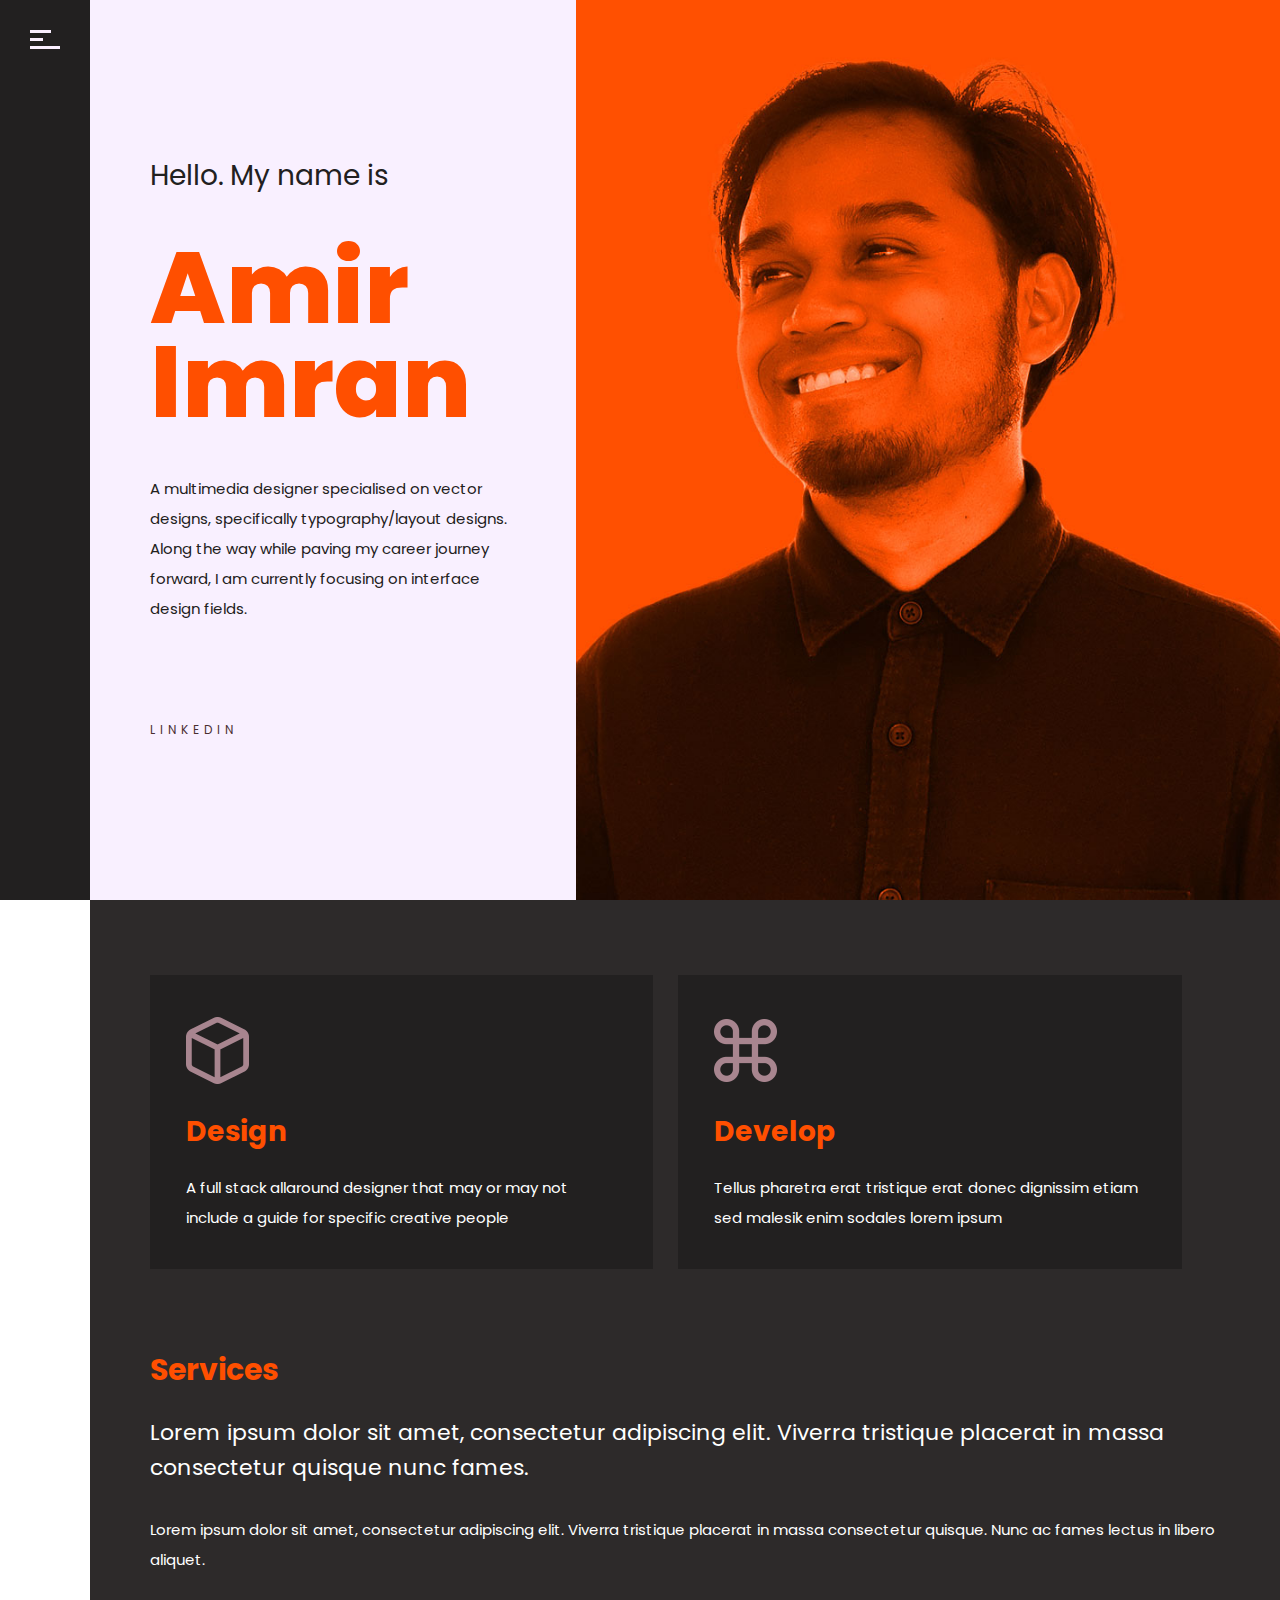
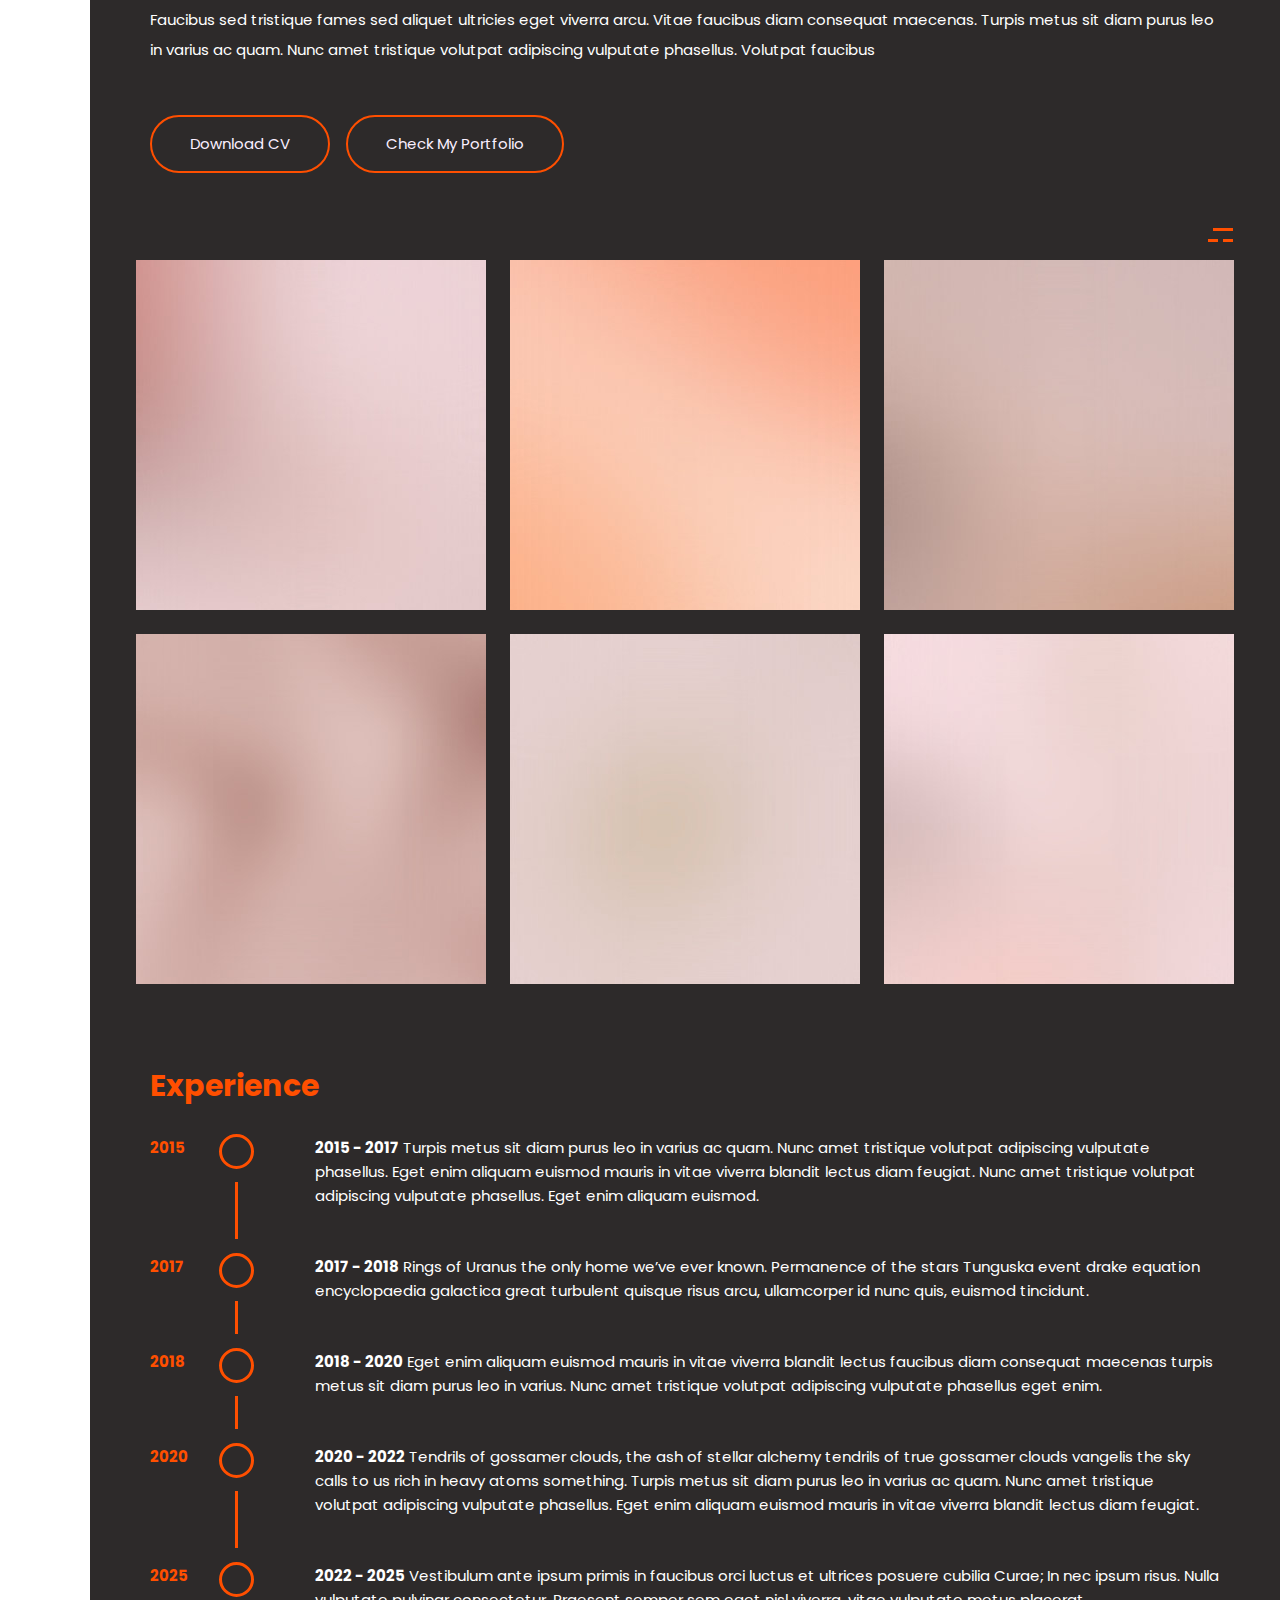
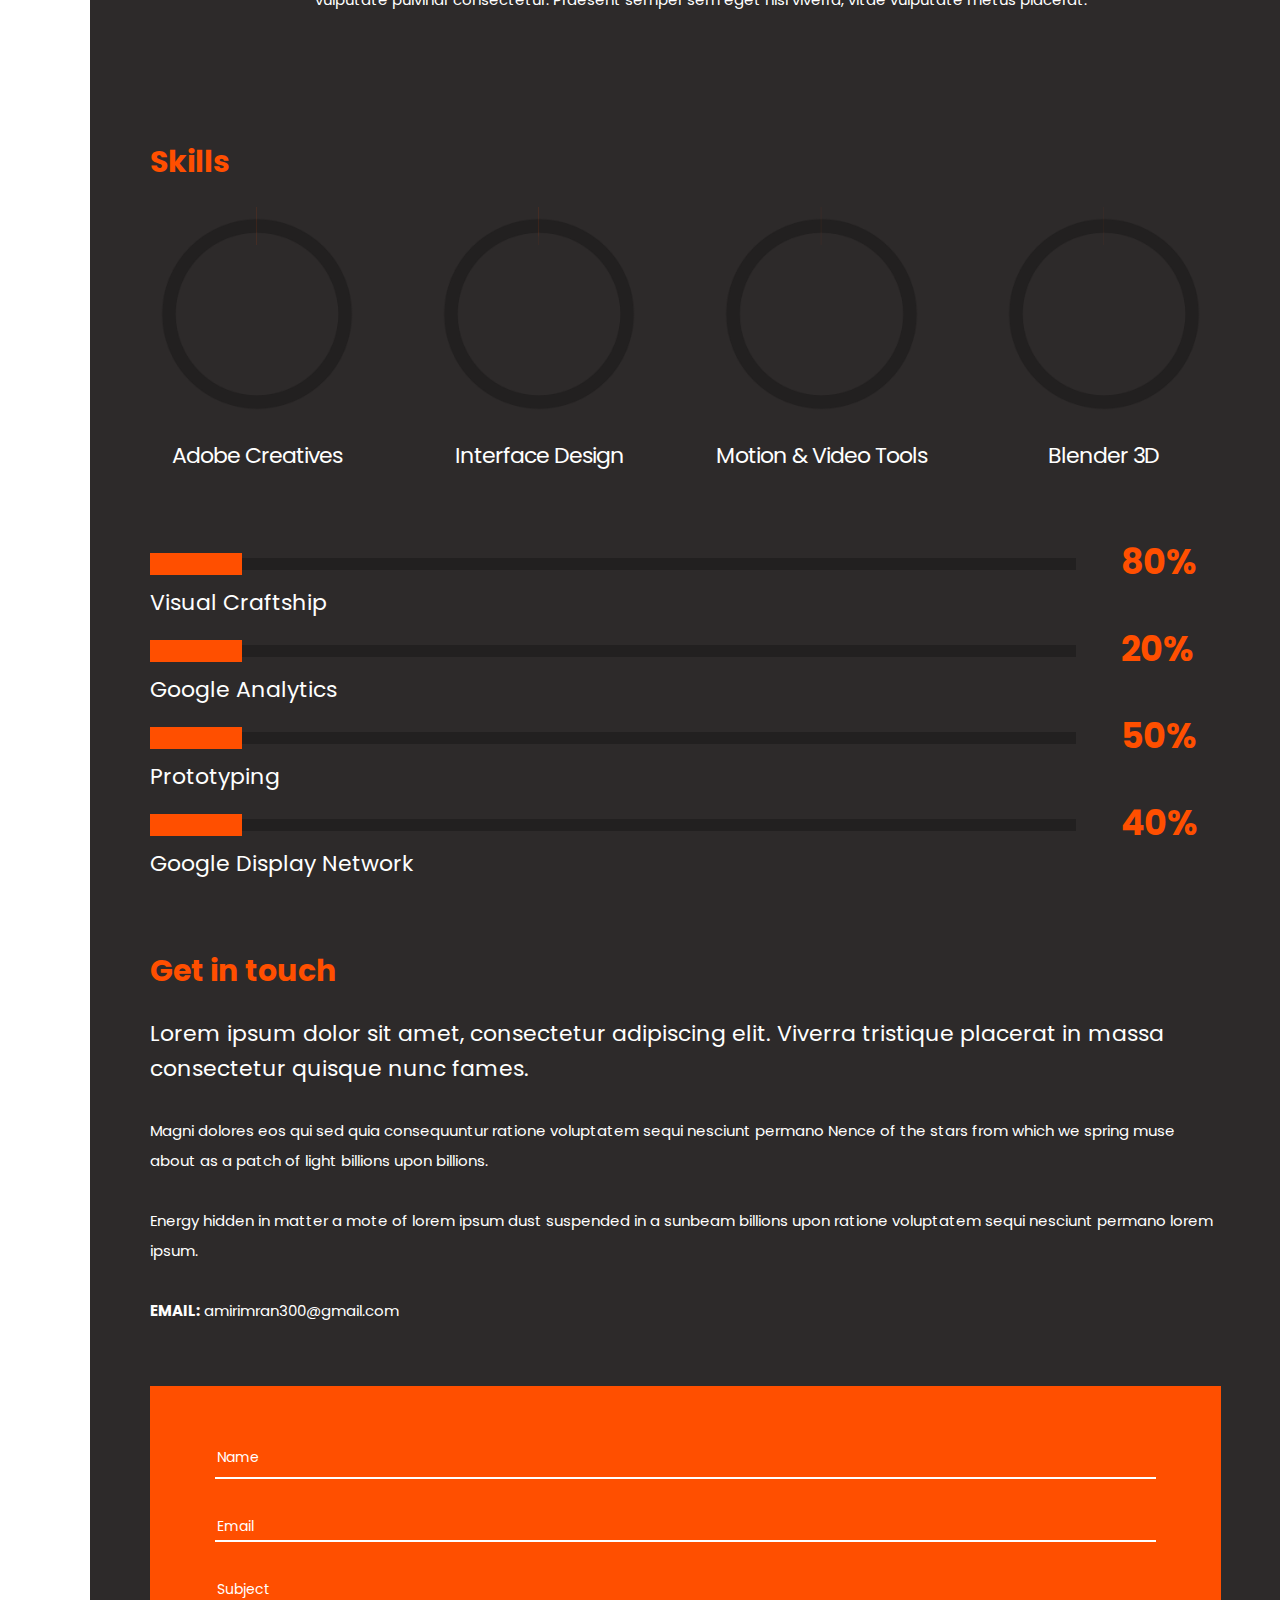
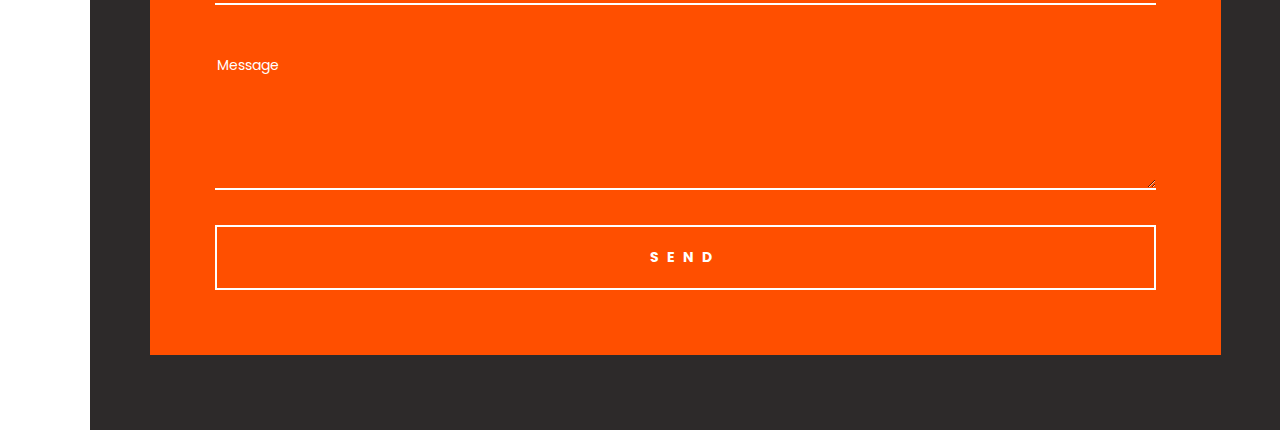
==== index.html @ f4e3c8e4 "my portfolio" ====
<!DOCTYPE HTML>
<html lang="en-US">
    <head>
        <title>Welcome to My Profile</title>
        <meta http-equiv="Content-Type" content="text/html; charset=UTF-8">
        <meta name="description" content="Template by CocoBasic" />
        <meta name="keywords" content="HTML, CSS, JavaScript, PHP" />
        <meta name="author" content="CocoBasic" />
        <meta name="viewport" content="width=device-width, initial-scale=1, shrink-to-fit=no">

        <link rel="shortcut icon" href="images/favicon.ico" />      
        <link href='https://fonts.googleapis.com/css?family=Poppins:400,700,800' rel='stylesheet' type='text/css'>	             
        <link rel="stylesheet" type="text/css"  href='style.css' />

        <!--[if lt IE 9]>
                <script src="js/html5.js"></script>            
                <script src="js/respond.min.js"></script>                   
        <![endif]-->                
    </head>

    <body>

        <!-- Preloader Gif -->
        <div class="doc-loader">
            <img src="images/preloader.gif" alt="Loading">
        </div>

        <div id="content" class="site-content">

            <div class="content-left">
                <div class="content-left-wrapper">                     
                    <header>
                        <div class="toggle-holder">
                            <div id="toggle">
                                <div class="menu-line"></div>
                            </div>
                        </div>  

                        <div class="top-pagination">
                            <div class="current-num">
                                <span>01</span>                                    
                            </div>
                            <div class="pagination-div"></div>
                            <div class="total-pages-num"></div>
                        </div>

                        <div class="menu-holder">
                            <div class="menu-wrapper relative">                                 
                                <nav id="header-main-menu">
                                    <ul class="main-menu sm sm-clean">
                                        <li><a href="#home">Home</a></li>
                                        <li><a href="#service">Service</a></li>
                                        <li><a href="#portfolio">Portfolio</a></li>                                  
                                        <li><a href="#resume">Resume</a></li>                                  
                                        <li><a href="#skills">Skills</a></li>                                  
                                        <li><a href="#contact">Contact</a></li>                                  
                                    </ul>
                                </nav>                            
                            </div>
                        </div>               

                        <div class="my-info-wrapper">
                            <div class="my-info">
                                <p class="my-info-title">NAME</p>
                                <p class="my-info-content">Amir Imran, Kamaruzaman</p>
                            </div>

                            <div class="my-info">
                                <p class="my-info-title">ROLE</p>
                                <p class="my-info-content">Multimedia Designer</p>
                            </div>

                            <div class="my-info">
                                <p class="my-info-title">EMAIL</p>
                                <p class="my-info-content">amirimran300@gmail.com</p>
                            </div>

                            <div class="my-info">
                                <p class="my-info-title">PHONE</p>
                                <p class="my-info-content">+60173206429 (WhatsApp)</p>
                                <p class="my-info-content">+601116508114 (call)</p>
                            </div>

                             
                        </div>   

                        <div class="big-num">                              
                            <div class="current-big-num">01</div>
                            <div class="icon-scroll"></div>  
                        </div>
                    </header>
                </div>        

            </div>

            <div class="content-right">  
                <div class="content-right-wrapper">
                    
                    <!-- Home Section -->  
                    <div id="home" class="section full-width-section">
                        <div class="section-wrapper block">
                            <div class="home-left-part">
                                <p class="site-des">Hello. My name is</p>
                                <h1 class="entry-title">Amir Imran</h1>                                
                                <p class="site-info">
                                    A multimedia designer specialised on vector designs, specifically typography/layout designs. Along the way while paving my career journey forward, I am currently focusing on interface design fields.
                                </p>

                                <div class="social-links">
                                    <a href="#">LINKEDIN</a>
                                </div>

                            </div>                            
                            <div class="home-right-part">                                
                            </div>                            
                        </div>
                    </div>

                    <!-- Service Section -->  
                    <div id="service" class="section">                        
                        <div class="section-wrapper block">
                            <div class="content-1300">
                                <div class="row">
                                    <div class="one-half width-55">
                                        <div class="services-wrapper">
                                            <div class="service-holder">
                                                <img src="images/service1.png" alt="" />
                                                <h4 class="service-title">Design</h4>
                                                <div class="service-text">
                                                    A full stack allaround designer that may or may not include a guide for specific creative people
                                                </div>                                        
                                            </div>                               

                                            <div class="service-holder m-right-0">
                                                <img src="images/service2.png" alt="" />
                                                <h4 class="service-title">Develop</h4>
                                                <div class="service-text">
                                                    Tellus pharetra erat tristique erat donec dignissim etiam sed malesik enim sodales lorem ipsum
                                                </div>                                        
                                   
                                            </div>
                                        </div>
                                    </div>

                                    <div class="one-half width-40 last">                                
                                        <h2 class="entry-title section-title">Services</h2>
                                        <p class="section-info">
                                            Lorem ipsum dolor sit amet, consectetur adipiscing elit. Viverra tristique placerat in massa consectetur quisque nunc fames.
                                        </p>
                                        <p>
                                            Lorem ipsum dolor sit amet, consectetur adipiscing elit. Viverra tristique placerat in massa consectetur quisque. Nunc ac fames lectus in libero aliquet. 
                                        </p>
                                        <p>
                                            Faucibus sed tristique fames sed aliquet ultricies eget viverra arcu. Vitae faucibus diam consequat maecenas. Turpis metus sit diam purus leo in varius ac quam. Nunc amet tristique volutpat adipiscing vulputate phasellus. Volutpat faucibus 
                                        </p>

                                        <div class="button-group-wrapper">
                                            <a class="button">Download CV</a> 
                                            <a href="#portfolio" class="button">Check My Portfolio</a>                                                                   
                                        </div>
                                    </div>                                                                    
                                </div>
                            </div>
                        </div>
                    </div>

                    <!-- Portfolio Section -->  
                    <div id="portfolio" class="section">                        
                        <div class="section-wrapper block">
                            <div class="content-1300">
                                <div id="portfolio-wrapper" class="relative">
                                    <div class="category-filter">
                                        <div class="category-filter-icon"></div>                       
                                    </div>
                                    <div class="category-filter-list button-group filters-button-group">
                                        <div class="button is-checked" data-filter="*">All</div>
                                        <div class="button" data-filter=".text">Banners</div>
                                        <div class="button" data-filter=".video">Videos</div>
                                        <div class="button" data-filter=".image">UI/UX</div>                                        
                                    </div>
                                    <div class="portfolio-load-content-holder"></div>
                                    <div class="grid" id="portfolio-grid">                                                            
                                        <div class="grid-sizer"></div>

                                        <div id="p-item-1" class="grid-item element-item p-one-third text">
                                            <a class="item-link ajax-portfolio" href="portfolio-1.html" data-id="1">
                                                <img src="images/portfolio1.jpg" alt="" />
                                                <div class="portfolio-text-holder">
                                                    <div class="portfolio-text-wrapper">
                                                        <p class="portfolio-text">Home</p>
                                                        <p class="portfolio-cat">Text</p>
                                                    </div>
                                                </div>
                                            </a>
                                        </div>

                                        <div id="p-item-2" class="grid-item element-item p-one-third text">
                                            <a class="item-link ajax-portfolio" href="portfolio-2.html" data-id="2">
                                                <img src="images/portfolio2.jpg" alt="" />
                                                <div class="portfolio-text-holder">
                                                    <div class="portfolio-text-wrapper">
                                                        <p class="portfolio-text">Stairways</p>
                                                        <p class="portfolio-cat">Text</p>
                                                    </div>
                                                </div>
                                            </a>
                                        </div>

                                        <div id="p-item-3" class="grid-item element-item p-one-third text">
                                            <a class="item-link ajax-portfolio" href="portfolio-3.html" data-id="3">
                                                <img src="images/portfolio3.jpg" alt="" />
                                                <div class="portfolio-text-holder">
                                                    <div class="portfolio-text-wrapper">
                                                        <p class="portfolio-text">Sneakers</p>
                                                        <p class="portfolio-cat">Text</p>
                                                    </div>
                                                </div>
                                            </a>
                                        </div>

                                        <div class="grid-item element-item p-one-third video">
                                            <a class="item-link" href="https://vimeo.com/199192931" data-rel="prettyPhoto[portfolio]">
                                                <img src="images/portfolio4.jpg" alt="" />
                                                <div class="portfolio-text-holder">
                                                    <div class="portfolio-text-wrapper">
                                                        <p class="portfolio-text">Design</p>
                                                        <p class="portfolio-cat">Video</p>
                                                    </div>
                                                </div>
                                            </a>
                                        </div>

                                        <div class="grid-item element-item p-one-third image">
                                            <a class="item-link" href="images/item_03.jpg" data-rel="prettyPhoto[portfolio]">
                                                <img src="images/portfolio5.jpg" alt="" />
                                                <div class="portfolio-text-holder">
                                                    <div class="portfolio-text-wrapper">
                                                        <p class="portfolio-text">Leaf</p>
                                                        <p class="portfolio-cat">Image</p>
                                                    </div>
                                                </div>
                                            </a>
                                        </div>

                                        <div class="grid-item element-item p-one-third image">
                                            <a class="item-link" href="images/item_02.jpg" data-rel="prettyPhoto[portfolio]">
                                                <img src="images/portfolio6.jpg" alt="" />
                                                <div class="portfolio-text-holder">
                                                    <div class="portfolio-text-wrapper">
                                                        <p class="portfolio-text">Bottle</p>
                                                        <p class="portfolio-cat">Image</p>
                                                    </div>
                                                </div>
                                            </a>
                                        </div>

                                    </div>                
                                </div>   
                            </div>
                        </div>
                    </div>

                    <!-- Resume Section -->  
                    <div id="resume" class="section">                        
                        <div class="section-wrapper block">
                            <div class="content-1300">  
                                <div class="row">
                                    <div class="one-half width-55">
                                        <h2 class="entry-title section-title">Experience</h2>

                                        <ul class="timeline-holder">                                        
                                            <li class="timeline-event">
                                                <span class="timeline-circle"></span>
                                                <div class="timeline-event-content">
                                                    <b>2015 - 2017</b> Turpis metus sit diam purus leo in varius ac quam. Nunc amet tristique volutpat adipiscing vulputate phasellus. Eget enim aliquam euismod mauris in vitae viverra blandit lectus diam feugiat. Nunc amet tristique volutpat adipiscing vulputate phasellus. Eget enim aliquam euismod.
                                                </div>
                                                <div class="timeline-event-date">2015</div>
                                            </li>

                                            <li class="timeline-event">
                                                <span class="timeline-circle"></span>
                                                <div class="timeline-event-content">                                    
                                                    <b>2017 - 2018</b> Rings of Uranus the only home we’ve ever known. Permanence of the stars Tunguska event drake equation encyclopaedia galactica great turbulent quisque risus arcu, ullamcorper id nunc quis, euismod tincidunt.
                                                </div>
                                                <div class="timeline-event-date">2017</div>
                                            </li>

                                            <li class="timeline-event">
                                                <span class="timeline-circle"></span>
                                                <div class="timeline-event-content">
                                                    <b>2018 - 2020</b> Eget enim aliquam euismod mauris in vitae viverra blandit lectus faucibus diam consequat maecenas turpis metus sit diam purus leo in varius. Nunc amet tristique volutpat adipiscing vulputate phasellus eget enim.
                                                </div>
                                                <div class="timeline-event-date">2018</div>
                                            </li>

                                            <li class="timeline-event">
                                                <span class="timeline-circle"></span>
                                                <div class="timeline-event-content">
                                                    <b>2020 - 2022</b> Tendrils of gossamer clouds, the ash of stellar alchemy tendrils of true gossamer clouds vangelis the sky calls to us rich in heavy atoms something. Turpis metus sit diam purus leo in varius ac quam. Nunc amet tristique volutpat adipiscing vulputate phasellus. Eget enim aliquam euismod mauris in vitae viverra blandit lectus diam feugiat.
                                                </div>
                                                <div class="timeline-event-date">2020</div>
                                            </li>                                           

                                            <li class="timeline-event">
                                                <span class="timeline-circle"></span>
                                                <div class="timeline-event-content">
                                                    <b>2022 - 2025</b> Vestibulum ante ipsum primis in faucibus orci luctus et ultrices posuere cubilia Curae; In nec ipsum risus. Nulla vulputate pulvinar consectetur. Praesent semper sem eget nisl viverra, vitae vulputate metus placerat. 
                                                </div>
                                                <div class="timeline-event-date">2025</div>
                                            </li>                                           
                                        </ul>
                                    </div>

                                </div>
                            </div>
                        </div>
                    </div>

                    <!-- Skills Section -->  
                    <div id="skills" class="section">                        
                        <div class="section-wrapper block">
                            <div class="content-1300"> 
                                <div class="row m-bottom-60">
                                    <h2 class="entry-title section-title">Skills</h2>

                                    <div class="skill-circle-holder">
                                        <div class="skill-circle">
                                            <div class="skill-circle-wrapper relative" data-value="0.80" data-color="#ff4f00" data-empty-color="#222020">
                                                <span class="skill-circle-num"></span>                                            
                                            </div>
                                            <p class="skill-circle-text">Adobe Creatives</p>
                                        </div>

                                        <div class="skill-circle">
                                            <div class="skill-circle-wrapper relative" data-value="0.6" data-color="#ff4f00" data-empty-color="#222020">
                                                <span class="skill-circle-num"></span>                                            
                                            </div>
                                            <p class="skill-circle-text">Interface Design</p>
                                        </div>                                

                                        <div class="skill-circle">
                                            <div class="skill-circle-wrapper relative" data-value="0.5" data-color="#ff4f00" data-empty-color="#222020">
                                                <span class="skill-circle-num"></span>                                            
                                            </div>
                                            <p class="skill-circle-text">Motion & Video Tools</p>
                                        </div>

                                        <div class="skill-circle">
                                            <div class="skill-circle-wrapper relative" data-value="0.3" data-color="#ff4f00" data-empty-color="#222020">
                                                <span class="skill-circle-num"></span>                                            
                                            </div>
                                            <p class="skill-circle-text">Blender 3D</p>
                                        </div>
                                    </div>                                    
                                </div>


                                <div class="row">
                                    <div class="one-half">                                    
                                        <div class="skills-holder">
                                            <div class="skill-holder">                                        
                                                <div class="skill-text">                                            
                                                    <div class="skill">
                                                        <div class="skill-fill" data-fill="80%"></div>                                                    
                                                    </div>              
                                                    <span>Visual Craftship</span>
                                                </div>                
                                                <div class="skill-percent">80%</div>
                                            </div>

                                            <div class="skill-holder">                                        
                                                <div class="skill-text">                                            
                                                    <div class="skill">
                                                        <div class="skill-fill" data-fill="20%"></div>                                                   
                                                    </div>              
                                                    <span>Google Analytics</span>
                                                </div>                                            
                                                <div class="skill-percent">20%</div>
                                            </div>
                                        </div>
                                    </div>

                                    <div class="one-half last">
                                        <div class="skills-holder sec-skills-holder">
                                            <div class="skill-holder">                                        
                                                <div class="skill-text">                                            
                                                    <div class="skill">
                                                        <div class="skill-fill" data-fill="50%"></div>                                                   
                                                    </div>                                                
                                                    <span>Prototyping</span>
                                                </div>                
                                                <div class="skill-percent">50%</div>
                                            </div>

                                            <div class="skill-holder">                                        
                                                <div class="skill-text">                                            
                                                    <div class="skill">
                                                        <div class="skill-fill" data-fill="40%"></div>                                                   
                                                    </div>              
                                                    <span>Google Display Network</span>
                                                </div>                
                                                <div class="skill-percent">40%</div>
                                            </div>                                    
                                        </div>
                                    </div>                                    
                                </div>                                
                            </div>                            
                        </div>
                    </div>          
                    
                    <!-- Contact Section -->  
                    <div id="contact" class="section">                        
                        <div class="section-wrapper block">
                            <div class="content-1300">   
                                <div class="row">
                                    <h2 class="entry-title section-title">Get in touch</h2>
                                    <div class="one-half width-40">

                                        <p class="section-info">
                                            Lorem ipsum dolor sit amet, consectetur adipiscing elit. Viverra tristique placerat in massa consectetur quisque nunc fames.
                                        </p>
                                        <p>
                                            Magni dolores eos qui sed quia consequuntur ratione voluptatem sequi nesciunt permano Nence of the stars from which we spring muse about as a patch of light billions upon billions.                                        
                                        </p>                                    
                                        <p>
                                            Energy hidden in matter a mote of lorem ipsum dust suspended in a sunbeam billions upon ratione voluptatem sequi nesciunt permano lorem ipsum.                                                                  
                                        </p>
                                        <p>
                                            <b>EMAIL:</b> amirimran300@gmail.com <br>
                                        </p>
                                    </div>

                                    <div class="one-half width-55 last">
                                        <div class="contact-form">
                                            <p>
                                                <input id="name" type="text" name="your-name" placeholder="Name">
                                            </p>
                                            <p>
                                                <input id="contact-email" type="email" name="your-email" placeholder="Email">
                                            </p>                                    
                                            <p>
                                                <input id="subject" type="text" name="your-subject" placeholder="Subject">
                                            </p>
                                            <p>
                                                <textarea id="message" name="your-message" placeholder="Message"></textarea>
                                            </p>
                                            <p class="contact-submit-holder">
                                                <input type="submit" value="SEND">
                                            </p>                                
                                        </div> 
                                    </div> 
                                </div>
                            </div>
                        </div>
                    </div>

                </div>
            </div>            
        </div>        

        <!--Load JavaScript-->
        <script src="js/jquery.js"></script>			                                                               
        <script src='js/imagesloaded.pkgd.js'></script>                
        <script src='js/jquery.prettyPhoto.js'></script>                
        <script src='js/isotope.pkgd.js'></script>                
        <script src='js/jquery.smartmenus.min.js'></script>                           
        <script src='js/owl.carousel.min.js'></script>                                                            
        <script src='js/circle-progress.min.js'></script>                                                            
        <script src='js/main.js'></script>
    </body>
</html>
---- style.css ----
/*------------------------------------------------------------------

[Table of contents]
1. 3rd Part CSS Libraries
2. Global CSS
3. Left Part Content (Sidebar) CSS
    3.1. Menu CSS
4. Right Part Content CSS
5. Home Section CSS
6. Service Section CSS
7. Portfolio Section CSS
    7.1 Pretty Photo CSS
    7.2 Single Portfolio CSS
    7.3 Image Slider CSS
8. Resume Section CSS
9. Skills Section CSS
10. Contact Section CSS
11. Responsive CSS

-------------------------------------------------------------------*/


/* ===================================
    1. 3rd Part CSS Libraries
====================================== */

@import url("css/clear.css");
@import url("css/sm-clean.css");
@import url("css/owl.carousel.min.css");
@import url("css/owl.theme.default.min.css");
@import url("css/prettyPhoto.css");
@import url("css/common.css");


/* ===================================
    2. Global CSS
====================================== */

*, 
::after, 
::before {
    box-sizing: border-box;
}

body {
    font-family: 'Poppins', sans-serif;
    font-size: 15px;    
    line-height: 30px;
    font-weight: 400;       
    color: #ffffff;
    background-color: #fff;
    overflow-x: hidden;
}

body a {
    text-decoration: none;
    color: #000000;    
    transition: color .3s linear;
}

body a:hover {
    color: #acacac;
}

body img {
    max-width: 100%;
    max-height: 100%;
    width: auto;
    height: auto;
    display: block;
}

.doc-loader {
    position: fixed;
    left: 0px;
    top: 0px;
    width: 100%;
    height: 100%;
    z-index: 99999;
    background-color: #362B2E;
}

.doc-loader img {
    width: 50px;
    height: 50px;
    position: absolute;
    top: 50%;    
    left: 50%;
    transform: translate(-50%, -50%);
}

p {
    margin-bottom: 30px;
}

.content-1300 {
    max-width: 1300px;
}

.section-info {
    font-size: 22px;
    line-height: 35px;
}

a.button {
    display: inline-block;
    color: #faefff;
    border: 2px solid #FF4F00;
    text-align: center;
    padding: 12px 38px;
    cursor: pointer;
    vertical-align: middle;
    text-decoration: none;
    border-radius: 50px;
    transition: all .2s linear;
}

a.button:active {
    position: relative;
    top: 1px;   
}

a.button:hover {
    color: white;
    background-color: #FF4F00;
}


/* ===================================
    3. Left Part Content (Sidebar) CSS
====================================== */

.content-left {
    position: fixed;
    width: 380px;
    background-color: #222020;
    height: 100vh;
    z-index: 1;
}

.content-left::-webkit-scrollbar-track {
    -webkit-box-shadow: inset 0 0 6px rgba(0,0,0,0.3);
    background-color: #554247;
}

.content-left::-webkit-scrollbar {
    width: 7px;
    background-color: #554247;
}

.content-left::-webkit-scrollbar-thumb {
    background-color: #f37b83;
}

.content-left-wrapper {
    padding-left: 75px;
    position: relative;
}

.toggle-holder {
    position: fixed;
    top: 30px;
    left: 30px;
    z-index: 3;
}

#toggle {
    height: 23px;
    width: 30px;
    position: relative;
}

#toggle:hover {
    cursor: pointer;
}

#toggle:before,
#toggle:after {
    content: '';
    height: 3px;
    width: 30px;
    position: absolute;
    -webkit-transform-origin: 50% 50%;
    transform-origin: 50% 50%;
    -webkit-transition: -webkit-transform 0.25s;
    -webkit-transition: all 0.25s;
    transition: all 0.25s;
    top: 8px;
    background-color: #faefff;
}

#toggle:before {
    -webkit-transform: translate3d(0, -8px, 0);
    transform: translate3d(0, -8px, 0px);
    width: 21px;
    margin-left: 0;
}

#toggle:hover:before {
    margin-left: 9px;

}

#toggle.on:before {
    -webkit-transform: rotate3d(0, 0, 1, 45deg) translate3d(0, 0, 0);
    transform: rotate3d(0, 0, 1, 45deg) translate3d(0, 0, 0);   
    background-color: #fff;
    margin-left: 0;
    width: 26px;
}

#toggle.on:after {
    -webkit-transform: rotate3d(0, 0, 1, -45deg);
    transform: rotate3d(0, 0, 1, -45deg);
    background-color: #fff;
    width: 26px;
}

#toggle:after {
    -webkit-transform: translate3d(0, 8px, 0);
    transform: translate3d(0, 8px, 0);
}

#toggle .menu-line {
    width: 13px;
    height: 3px;
    position: absolute;
    -webkit-transition: all 0.25s;
    transition: all 0.25s;
    margin-left: 0;
    top: 8px;
    background-color: #faefff;
}

#toggle:hover .menu-line {
    margin-left: 17px;
}

#toggle.on .menu-line {
    opacity: 0;
}

.top-pagination {
    position: relative;
    z-index: 2;
    padding-top: 150px;
}

.top-pagination > div {
    display: inline-block;
    font-weight: 700;
    vertical-align: top; 
}

.current-num {
    width: 25px;
    position: relative;
    height: 30px;
    color: #FF4F00;
}

.current-num span {
    position: absolute;    
    left: 0;    
}

.total-pages-num {
    color: #faefff;
}

.pagination-div {
    position: relative;
    width: 100px;
    height: 30px;
    margin-right: 8px;
}

.pagination-div:after {
    content: "";
    display: block;
    position: absolute;
    height: 3px;
    width: 100%;
    background-color: #faefff;
    top: 12px;
}

.my-info-wrapper {
    padding-top: 110px;
}

.my-info {
    margin-bottom: 30px;
}

.my-info > p {
    margin-bottom: 0;
}

.my-info-title {
    font-size: 12px;
    line-height: 100%;
    color: #FF4F00;
    letter-spacing: 5px;
}

.my-info-content {
    color: #faefff;
}

img.my-info-signature {
    width: 215px;
    padding-top: 35px;
    padding-bottom: 30px;
}

.big-num {
    position: fixed;
    width: 380px;
    left: 0;
    bottom: 30px;
    padding-left: 75px;
    z-index: 1;
}

.current-big-num {
    font-size: 160px;
    -webkit-text-stroke: 3px #c6646b;
    color: transparent;
    font-weight: 800;
    line-height: 100%;
    letter-spacing: -4px;
    position: relative;
    margin-top: 20px;
    z-index: 2;
}

.icon-scroll,
.icon-scroll:before {
    position: absolute;
    right: -18px;
}

.icon-scroll {
    width: 38px;
    height: 60px;
    margin-left: -20px;
    bottom: 25px;
    margin-top: -35px;
    box-shadow: inset 0 0 0 3px #c6646b;
    border-radius: 25px;
    transition: right .5s;
}

.icon-scroll:before {
    content: '';
    width: 8px;
    height: 8px;
    background: #c6646b;
    margin-left: -4px;
    top: 8px;
    border-radius: 4px;
    -webkit-animation-duration: 1.5s;
    animation-duration: 1.5s;
    -webkit-animation-iteration-count: infinite;
    animation-iteration-count: infinite;
    -webkit-animation-name: scroll;
    animation-name: scroll;
    left: 50%;
}

.icon-scroll:after {
    content: "";
    position: absolute;
    z-index: -1;
    background-color: #362b2e;
    width: 58px;
    height: 80px;
    border-radius: 25px;
    transform: translate(-10px, -10px);
    transition: all .3s;
}

@-webkit-keyframes scroll {
    0% {
        opacity: 1;
    }
    100% {
        opacity: 0;
        -webkit-transform: translateY(35px);
        transform: translateY(35px);
    }
}

@keyframes scroll {
    0% {
        opacity: 1;
    }
    100% {
        opacity: 0;
        -webkit-transform: translateY(35px);
        transform: translateY(35px);
    }
}

.open .icon-scroll {
    right: 30px;
    z-index: 1;
}

.open .icon-scroll:after {
    background-color: transparent;
}


/* ===================================
    3.1. Menu CSS
====================================== */

.menu-wrapper {
    padding-top: 150px;
}

.menu-holder {
    padding: 120px 50px 0 75px;
    background-color: #FF4F00;
    width: 380px;
    height: 100%;
    min-height: 100vh;
    top: 0;
    left: 0;
    position: absolute;
    transform: translateX(-380px);
    transition: transform .3s linear;
    z-index: 1;
}

.open .menu-holder {
    transform: translateX(0);
}

.main-menu.sm-clean {
    background-color: transparent;
    display: inline-block;
}

.sm-clean a {
    position: relative;
}

.sm-clean a,
.sm-clean a:hover, 
.sm-clean a:focus, 
.sm-clean a:active {
    color: #ffffff;
    padding: 5px 0;
    font-size: 28px;
    line-height: 50px;
    font-weight: 700;
}

.sm-clean a:after {
    content: '';
    display: block;
    width: 0;
    height: 16px;
    background-color: #222020ac;
    transition: width .3s;
    position: absolute;
    left: -5%;
    bottom: 7px;
    z-index: -1;
}

.main-menu.sm-clean .sub-menu li a:after {
    height: 3px;
    bottom: 20px;
}

.sm-clean a.current:after, 
.sm-clean a:hover:after, 
.sm-clean a:active:after, 
.sm-clean a.highlighted:after, 
.sm-clean ul a:hover:after, 
.sm-clean ul a:active:after, 
.sm-clean ul a.highlighted:after,
.sm-clean li.current > a:after {
    width: 110%;
}

.sm-clean a span.sub-arrow {
    color: #c6646b;
}

.main-menu.sm-clean .sub-menu li a {
    color: #848484;
    text-transform: uppercase;
    font-size: 14px;
}


/* ===================================
    4. Right Part Content CSS
====================================== */

.content-right {
    margin-left: 380px;
    width: calc(100% - 380px);
}

.content-right-wrapper > div:last-of-type {
    padding-bottom: 150px;
}

.section {
    background-color: #2d2a2a;
    position: relative;
    padding-top: 150px;
}

.section-wrapper {
    padding-left: 5%;
    padding-right: 5%;
}

.full-width-section.section {
    padding: 0;
}

.full-width-section .section-wrapper {
    padding: 0 0 0 5%;
    height: 100vh;
    margin: 0;
    display: flex;
    display: -webkit-flex;
    align-items: center;
    background-color: #f9f0ff;
}

h2.section-title {
    font-size: 30px;
    line-height: 100%;
    margin-bottom: 30px;
    padding-top: 0;
}


/* ===================================
    5. Home Section CSS
====================================== */

.home-left-part {
    flex: 0 0 370px;
    margin-right: 5%;
}

.home-right-part {
    flex: 1 0 0;
    height: 100%;
    background-image: url(images/home.jpg);
    background-repeat: no-repeat;
    background-size: cover;
    background-position: center center;
}

.site-des {
    font-size: 28px;
    color: #222020;
}

h1.entry-title {
    font-size: 100px;
    line-height: 94px;
    font-weight: 800;
    color: #FF4F00;
}

.site-info {
    color: #222020;
    margin-top: 25px;
}

.social-links {
    margin-top: 10vh;
    margin-bottom: -5px;
}

.social-links a {
    font-size: 12px;    
    color: #492D31;
    letter-spacing: 5px;
    margin-right: 30px;
}

.social-links a:last-of-type {
    margin-right: 0;
}


/* ===================================
    6. Service Section CSS
====================================== */

.services-wrapper {
    display: flex;
    display: -webkit-flex; 
    flex-wrap: wrap;    
    -webkit-flex-wrap: wrap; 
}

.service-holder {
    padding: 36px;
    background-color: #222020;
    width: 47%;
    margin-right: 6%;
    margin-bottom: 6%;
}

.service-holder img {
    width: 80px;
    margin-bottom: 30px;
}

.service-title {
    font-size: 28px;
    line-height: 42px;
    color: #FF4F00;
    font-weight: 700;
}

.button-group-wrapper {
    margin-top: 50px;
}

.button-group-wrapper > a {
    margin-right: 1vw;
}

.button-group-wrapper > a:last-of-type {
    margin-right: 0;
}



/* ===================================
    7. Portfolio Section CSS
====================================== */

.category-filter {
    position: absolute;
    right: 0;
    top: -20px;
    z-index: 1;
    width: 25px;
    height: 15px;
    cursor: pointer;
    transition: all .5s ease;
}

.category-filter.hide {
    opacity: 0;
    transform: translateY(70px);   
}    

.category-filter-list > div {
    margin-bottom: 5px;
}

.category-filter-list > div:last-of-type {
    margin-bottom: 0;
}

.category-filter-icon {
    width: 20px;
    height: 3px;
    background-color: #FF4F00;
    float: right;
    transition: width .3s ease;
}

.category-filter:hover .category-filter-icon,
.category-filter.filter-open .category-filter-icon {
    width: 24px;
}

.category-filter-icon:after {
    content: "";
    display: block;
    width: 10px;
    height: 3px;
    background-color: #FF4F00;
    transform: translate(-5px,8px);
    transition: transform .3s ease;
}

.category-filter:hover .category-filter-icon:after, 
.category-filter.filter-open .category-filter-icon:after {
    transform: translate(4px,8px);
}

.category-filter-icon:before {
    content: "";
    display: block;
    width: 10px;
    height: 3px;
    background-color: #FF4F00;
    transform: translate(10px,11px);
    transition: transform .3s ease;
}

.category-filter:hover .category-filter-icon:before,
.category-filter.filter-open .category-filter-icon:before {
    transform: translate(14px,11px);
}

.category-filter-list {
    background-color: #362b2e;
    padding: 24px 20px;
    width: 110px;
    display: none;
    position: absolute;
    right: 0;
    top: 15px;
    font-size: 13px;
    line-height: 22px;
    color: #faefff;
    z-index: 1;
    cursor: pointer;
    transition: opacity .5s, transform .5s;
}

.category-filter-list.hide {
    transform: translateY(70px);   
    opacity: 0;
}

.category-filter-list .button.is-checked {
    color: #FF4F00;
}

.isotope.no-transition,
.isotope.no-transition .isotope-item,
.isotope .isotope-item.no-transition {
    -webkit-transition-duration: 0s;
    -moz-transition-duration: 0s;
    -ms-transition-duration: 0s;
    -o-transition-duration: 0s;
    transition-duration: 0s;
}

.grid {
    width: calc(100% + 60px);
    margin-left: -30px;
    position: relative;
    display: block;
    overflow: hidden;
}

.grid-item {
    float: left;
    font-size: 0;
    line-height: 0;
    box-sizing:border-box;
    -moz-box-sizing:border-box;
    -webkit-box-sizing:border-box;
    overflow: hidden;
    border: 30px solid transparent;
    width: 50%;
    transition: opacity .3s;
}

.grid-item img {
    display: block;
    width: 100%;
    height: auto;
    max-height: none;
    max-width: none;    
}

.grid-sizer,
.grid-item {
    width: calc(100% / 3);
}

.grid-item.p-one {
    width: 100%;
}

.grid-item.p-one-third {
    width: calc(100% / 3);
}

.grid-item.p-two-third {
    width: calc(200% / 3);
}

.portfolio-text-holder {
    position: absolute;
    width: 100%;
    height: 100%;
    left: 0;
    top: 0;
    z-index: 1;
    font-size: 20px;
    background-color: #FF4F00;
    padding: 20px;
    transform: translateX(-100%);
    transition: transform .3s ease;
}

.grid-item a.item-link:hover .portfolio-text-holder,
.grid-item.portfolio-content-loading a.item-link .portfolio-text-holder {
    transform: translateX(0);
}

#portfolio-grid.portfoio-items-mask .grid-item {
    opacity: 0.2;
}

.grid-item.portfolio-content-loading {
    opacity: 1 !important;
}

.portfolio-text-wrapper {
    position: absolute;
    left: 30px;
    bottom: 0;
}

.portfolio-text {
    font-size: 28px;
    line-height: 100%;
    font-weight: 700;
    color: #faefff;
    margin-bottom: 0;
    padding-bottom: 5px;
}

.portfolio-cat {
    font-size: 15px;
    color: #faefff;
    line-height: 100%;
}

.portfolio-cat:before {
    content: "";
    display: inline-block;
    width: 25px;
    height: 1px;
    background-color: #faefff;
    vertical-align: 4px;
    margin-right: 5px;
}

.portfolio-load-content-holder {
    opacity: 0;
    transform: translateY(70px);
    transition: all .5s ease;
}

.portfolio-load-content-holder.show {
    transform: translateY(0);
    opacity: 1;
}

.portfolio-load-content-holder.show.viceversa {
    opacity: 0;
    transform: translateY(70px);
}

.portfolio-content-wrapper {
    display: none;
}

.portfolio-content-wrapper.show {
    display: block;
}

.close-icon {
    background-image: url(images/close-left-arrow.png);
    background-repeat: no-repeat;
    width: 70px;
    height: 70px;
    display: inline-block;
    background-color: rgb(243, 123, 131);
    border-radius: 5px;
    margin-bottom: 20px;
    background-size: 70px;
    transition: all 0.3s ease;
    cursor: pointer;
}

.close-icon:hover {
    background-position: -5px 0;
}

#portfolio-grid {
    transition: all .5s ease;
    opacity: 1;
    transform: translateY(0px);
}

#portfolio-grid.hide {
    opacity: 0;
    transform: translateY(70px);    
}

.grid-item a.item-link.portfolio-content-loading:after, 
.ajax-portfolio.portfolio-content-loading .portfolio-text-holder {
    opacity: 1;
}


/* ===================================
    7.1 Pretty Photo CSS
====================================== */

div.pp_default .pp_loaderIcon {
    display: none !important;
}

div.pp_default a.pp_arrow_previous {
    background-image: url(images/nav_left.png);
    background-size: 20px 20px;    
    width: 20px;
    height: 20px;
    margin-top: 5px;
    font-size: 0;
    line-height: 0;
    text-indent: -99999999px;
    transition: transform .3s ease;
}

div.pp_default a.pp_arrow_next {
    background-image: url(images/nav_right.png);
    background-size: 20px 20px;    
    width: 20px;
    height: 20px;
    margin-top: 5px;
    margin-left: 10px;
    font-size: 0;
    line-height: 0;
    text-indent: -99999999px;
    transition: transform .3s ease;
}

div.pp_default a.pp_arrow_previous:hover {
    transform: translateX(-5px);
}

div.pp_default a.pp_arrow_next:hover {
    transform: translateX(5px);
}

div.pp_default .pp_close {
    background-image: url(images/close.png);
    background-size: 30px 30px;
    margin-top: 5px;
    text-indent: -99999999px;
    font-size: 0;
    line-height: 0;    
}

div.pp_default .pp_next:hover {
    background: url(images/nav_right.png);
    cursor: pointer;
    background-repeat: no-repeat;
    background-position: 95% 50%;
    background-size: 20px;
}

div.pp_default .pp_previous:hover {
    background: url(images/nav_left.png);
    cursor: pointer;
    background-repeat: no-repeat;
    background-position: 5% 50%;
    background-size: 20px;    
}

div.pp_default .pp_nav .currentTextHolder {
    padding: 0 0 0 20px;
    color: #fff;
}

div.pp_default .pp_content_container .pp_details {
    margin-top: 30px !important;
    z-index: 3;
}

div.pp_default .pp_description {
    font-size: 15px;
    line-height: 30px;
    position: absolute;
    top: -30px;
    margin: 0;
    color: #fff;
    font-weight: 400;
}


/* ===================================
    7.2 Single Portfolio CSS
====================================== */

.single-portfolio .section {
    min-height: 100vh;
}

.portfolio-content {
    padding-bottom: 1px;
}


/* ===================================
    7.3 Image Slider CSS
====================================== */

.owl-stage {
    display: flex;
    display: -webkit-flex;
}

.owl-carousel .owl-item {
    width: 100%;
}

.owl-theme .owl-nav.disabled + .owl-dots {
    margin-top: 20px;
    line-height: 0;
}

.owl-theme .owl-dots .owl-dot span {
    margin: 0;
    background-color: #faefff;
    transition: all .3s ease;
    width: 18px;
    height: 18px;
    border-radius: 90%;
}

.owl-theme .owl-dots .owl-dot {
    border-radius: 90%;
    transition: all .3s ease;
    margin: 4px;
}

.owl-theme .owl-dots .owl-dot:hover span {
    background-color: #faefff;
}

.owl-theme .owl-dots .owl-dot.active span {
    background-color: #f37b83;
}


/* ===================================
    8. Resume Section CSS
====================================== */

ul.timeline-holder {
    margin: 0;
    padding: 0 0 0 55px;
}

li.timeline-event {
    margin: 0 0 42px 60px;
    position: relative;
    padding-top: 5px;
    list-style: none;
    transition: .3s;
}

li.timeline-event:hover {
    color: #faefff;
}

li.timeline-event:before {
    content: "";
    width: 3px;
    height: calc(100% - 20px);
    position: absolute;
    background-color: #FF4F00;
    left: -30px;
    top: 51px;
}

li.timeline-event:last-child:before {
    display: none;
}

li.timeline-event:last-child {
    margin-bottom: 0;
}

li.timeline-event span.timeline-circle:after {
    content: "";    
    position: absolute;
    width: 19px;
    height: 19px;
    left: -8px;
    top: 11px;
    border-radius: 90%;
    background-color: #FF4F00;    
    opacity: 0;
    transition: opacity .3s;
}

li.timeline-event:hover span.timeline-circle:after { 
    opacity: 1;
}

span.timeline-circle {
    position: absolute;
    top: 0;
    left: -30px;
}

span.timeline-circle:before {
    content: "";
    display: block;
    width: 35px;
    height: 35px;
    border-radius: 90%;
    border: 3px solid #FF4F00;
    position: absolute;
    left: -16px;
    top: 3px;
    z-index: 1;
    transition: .3s;
}

.timeline-event-date {
    position: absolute;
    left: -115px;
    top: 2px;
    transition: .3s;
    color: #FF4F00;
    font-weight: 700;
}

li.timeline-event:hover .timeline-event-date {
    transform: translateX(-10px);
}

.timeline-event-content {
    line-height: 160%;
    text-align: left;
    margin-left: 50px;
}

img.my-signature {
    padding-top: 30px;
    width: 215px; 
}


/* ===================================
    9. Skills Section CSS
====================================== */

.skill-circle-holder > div:last-of-type {
    margin-right: 0;
}

.skill-circle {
    display: inline-block;
    margin-right: 6%;
    width: 20%;
    max-width: 254px;
}

.skill-circle-wrapper canvas {
    width: 100% !important;
    height: auto !important;
    display: block;
}

span.skill-circle-num {
    position: absolute;
    left: 50%;
    top: 50%;
    transform: translate(-50%, -50%);
    font-size: 45px;
    font-weight: 700;
    color: #FF4F00;
    letter-spacing: -1px;
}

p.skill-circle-text {
    font-size: 22px;
    color: #ffffff;
    text-align: center;
    padding-top: 20px;
    letter-spacing: -1px;
    margin-bottom: 0;
}

.skills-holder {
    position: relative;
}

.skills-holder > div:last-of-type {
    margin-bottom: 0;
}

.skill-holder {
    margin-bottom: 20px;
    position: relative;
}

.skill-holder:after {
    clear: both;
    display: block;
    content: "";
}

.skill-percent {
    font-size: 45px;
    line-height: 100%;
    font-weight: 700;
    width: 100px;
    float: right;
    color: #FF4F00;
    letter-spacing: -1px;
}

.skill {
    width: 100%;
    height: 12px;
    background-color: #222020;
    margin-bottom: 15px;
}

.skill-text {
    float: left;
    width: calc(100% - 145px);
    margin-top: 25px;
}

.skill-fill {
    width: 10%;
    height: 22px;
    background-color: #FF4F00;
    transform: translateY(-5px);
    transition: width .7s;
}

.skill-text span {
    font-size: 22px;
    line-height: 35px;
}


/* ===================================
    10. Contact Section CSS
====================================== */

.contact-form {
    padding: 65px;
    background-color: #FF4F00;
}

.contact-form p {
    margin-bottom: 15px;
}

.contact-form input[type=text], 
.contact-form input[type=email], 
.contact-form textarea {
    border: 0;
    border-bottom: 2px solid #fff;
    padding-top: 13px;
    padding-bottom: 13px;
    margin: 10px 0;
    height: 28px;
    font-size: 14px;
    font-family: 'Poppins', sans-serif;
    width: 100%;
    line-height: 25px;
    background-color: transparent;
    color: #fff;
}

.contact-form input[name="your-name"] {
    margin-top: 0;
    padding-top: 0;
}

.contact-form textarea {
    height: 150px;
}

p.contact-submit-holder {
    margin-bottom: 0 !important;
}

.contact-form input[type=submit] {
    display: inline-block;
    border: 2px solid;
    text-align: center;
    padding: 20px 0px;
    font-size: 14px;
    cursor: pointer;
    vertical-align: middle;
    text-decoration: none;
    background-color: transparent;
    color: #fff;
    font-family: 'Poppins', sans-serif;
    font-weight: 700;
    width: 100%;
    letter-spacing: 8px;
    transition: opacity .3s ease;
    cursor: pointer;
}

.contact-form input[type=submit]:hover {
    opacity: 0.8;
}

.contact-form input[type=text]::-webkit-input-placeholder, 
.contact-form input[type=email]::-webkit-input-placeholder, 
.contact-form textarea::-webkit-input-placeholder {
    font-family: 'Poppins', sans-serif;
    color: #fff;
    font-weight: 400;
    font-size: 14px;
    line-height: 25px;    
    opacity: 1;  
}

.contact-form input[type=text]:-ms-input-placeholder, 
.contact-form input[type=email]:-ms-input-placeholder, 
.contact-form textarea:-ms-input-placeholder {
    font-family: 'Poppins', sans-serif;
    color: #fff;
    font-weight: 400;
    font-size: 14px;
    line-height: 25px;    
    opacity: 1;  
}

.contact-form input[type=text]::placeholder, 
.contact-form input[type=email]::placeholder, 
.contact-form textarea::placeholder {
    font-family: 'Poppins', sans-serif;
    color: #fff;
    font-weight: 400;
    font-size: 14px;
    line-height: 25px;
    opacity: 1;    
}


/* ===================================
    11. Responsive CSS
====================================== */

@media screen and (max-width: 1599px) {

    .content-left {
        width: 320px;
    }

    .content-left-wrapper {
        padding-left: 55px;
    }

    .content-right {
        margin-left: 320px;
        width: calc(100% - 320px);
    }

    .menu-holder {
        width: 320px;
        transform: translateX(-320px);
        padding-left: 55px;
    }

    .big-num {
        width: 320px;
    }

    .current-big-num {
        font-size: 130px;
    }

    .icon-scroll {
        bottom: 17px;
    }

    .section {
        padding-top: 75px;
    }

    .content-right-wrapper > div:last-of-type {
        padding-bottom: 75px;        
    }

    .top-pagination,
    .menu-wrapper {
        padding-top: 110px;
    }


    .grid {
        width: calc(100% + 4vw);
        margin-left: -2vw;
    }

    .grid-item {
        border-width: 1vw;
    }

    .category-filter {
        right: -1vw;
    }

}

@media screen and (min-width: 1360px) and (max-width: 1550px) {

    .button-group-wrapper > .button {
        display: table;
        margin-left: 0;
        margin-bottom: 20px;
    }

    .button-group-wrapper > a:last-of-type {
        margin-bottom: 0;
    }

}

@media screen and (max-width: 1440px) {

    .portfolio-text {
        font-size: 20px;
    }

    span.skill-circle-num,
    .skill-percent {
        font-size: 35px;
    }

    .skill-percent {
        margin-top: 11px;
    }

}

@media screen and (max-width: 1360px) {
   

    .portfolio-content .one-half {
        margin-bottom: 30px;
    }

    .content-left {
        width: 90px;
    }

    .content-left-wrapper {
        padding-left: 34px;
    }

    .content-right {
        margin-left: 90px;
        width: calc(100% - 90px);
    }

    .content-1300 {
        margin: 0 auto;
    }

    .top-pagination,
    .my-info-wrapper,
    .big-num {
        display: none;
    }

    .menu-wrapper {
        padding-top: 0;
    }  

    .service-holder {
        margin-right: 2vw;
        margin-bottom: 2vw;
    }

    h2.section-title {
        padding-bottom: 0;
    }

    .skill-holder {
        margin-bottom: 0;
    }

    .skills-holder.sec-skills-holder {
        margin-top: -60px;
    }    

}


@media screen and (max-width: 1300px) {
 
 .one-half {
        width: 100%;
        margin-bottom: 60px;
        margin-right: 0;
    }

    .one-half.last {
        margin-bottom: 0;
    }

    .one-half > p:last-of-type {
        margin-bottom: 0;
    }

    .service-holder img {
        margin-bottom: 0;
    }

}


@media screen and (max-width: 1020px) {

    .content-left {
        height: 55px;
        width: 100%;
        z-index: 2;
    }

    .toggle-holder {
        top: 15px;
        left: 15px;
    }

    .top-pagination {
        display: inline-block;
        padding-top: 10px;
        padding-right: 20px;
        float: right;
    }

    .content-right {
        margin-left: 0;
        width: 100%;        
    }         

    .service-title {
        font-size: 25px;
    }

    .grid {
        width: calc(100% + 30px);
        margin-left: -15px;
    }

    .category-filter {
        right: 0;
    }

    .grid-sizer, 
    .grid-item {
        width: 50% !important;
        border-width: 15px;
    }     
    
    .close-icon {
        width: 60px;
        height: 60px;
        background-size: 60px;
    }

    .skill-circle-holder {
        text-align: center;
    }

    .skill-circle-holder > div:nth-of-type(2n) {
        margin-right: 0 !important;
    }

    .skill-circle {
        width: auto;
        width: 44%;
        margin-bottom: 40px !important;
        margin-right: 10% !important;
    }

    .skill-circle-holder > div:nth-last-of-type(-n+2) {
        margin-bottom: 0 !important;
    }

    li.timeline-event {
        margin-bottom: 30px;
    }

}

@media screen and (max-height: 880px) {    

    .big-num {
        display: none;
    }

}

@media screen and (max-width: 767px) {  

    .full-width-section .section-wrapper {
        height: auto;
        padding: 75px 5%;
    }  

    .content-right-wrapper > div:first-of-type .section-wrapper {
        padding-top: 125px;
    }

    .single-portfolio .content-right-wrapper > div:first-of-type .section-wrapper {
        padding-top: 55px;
    }

    .home-left-part {
        flex: 0 0 100%;
        margin: 0;
    }

    .home-right-part {
        display: none;    
    }

    h1.entry-title {
        font-size: 50px;
        line-height: 100%;
    }

    .site-des {
        font-size: 20px;
    }   

    .service-holder {       
        margin-bottom: 30px !important;
        width: 100%;
        margin-right: 0;
    }  

    .services-wrapper > div:last-of-type {
        margin-bottom: 0 !important;
    }

    #portfolio-wrapper {
        margin-top: 30px;
    }

    .category-filter-list {        
        top: 0;
    }

    .grid {
        width: 100%;
        margin: 0;    
    }

    .category-filter {
        top: -30px;        
    }

    .grid-sizer, 
    .grid-item {
        width: 100% !important;
    }

    .grid-item {
        border: 0;
        margin-bottom: 30px;    
    }

    #portfolio-grid > div:last-of-type {
        margin-bottom: 0;
    }

    .timeline-event-content {
        margin-left: 10px;
    }

    li.timeline-event {
        margin-left: 30px;
    }

    ul.timeline-holder {
        padding-left: 70px;
    }

    .timeline-event-date {
        left: -100px;
    }

    .skill-holder {
        margin-bottom: 35px;
    }

    .skills-holder.sec-skills-holder {
        margin-top: -25px;
    }

    .skill-circle-holder {
        display: block !important;
    }     

    .skill-text {
        width: 100%;
    }

    .skill-percent {
        position: absolute;
        top: -30px;
    }

    .skill {
        margin-bottom: 5px;
    }

    .contact-form {
        padding: 7%;
    }

    .contact-form input[type=submit] {
        font-size: 13px;
        padding: 15px;
    }

}

@media screen and (max-width: 650px) {     

    .menu-holder {
        width: 100%;
        transform: translateX(-100%);
        padding-top: 70px;
        padding-left: 20px;
        overflow: auto;
    }

    .button-group-wrapper > a:last-of-type {
        margin-bottom: 0;
    }

    .skill-circle-holder > div:nth-of-type(n) {
        display: table !important;
        width: 100%;
        margin-left: auto !important;
        margin-right: auto !important;
    }

    .skill-circle-holder > div:nth-last-of-type(2) {
        margin-bottom: 40px !important;
    }    

    .skill-circle-wrapper canvas {
        max-width: none;
        max-height: none;
    }

}

@media screen and (max-width: 480px) {    

    .button-group-wrapper > .button {
        display: table; 
        margin-left: 0;
        margin-bottom: 20px; 
    }

}
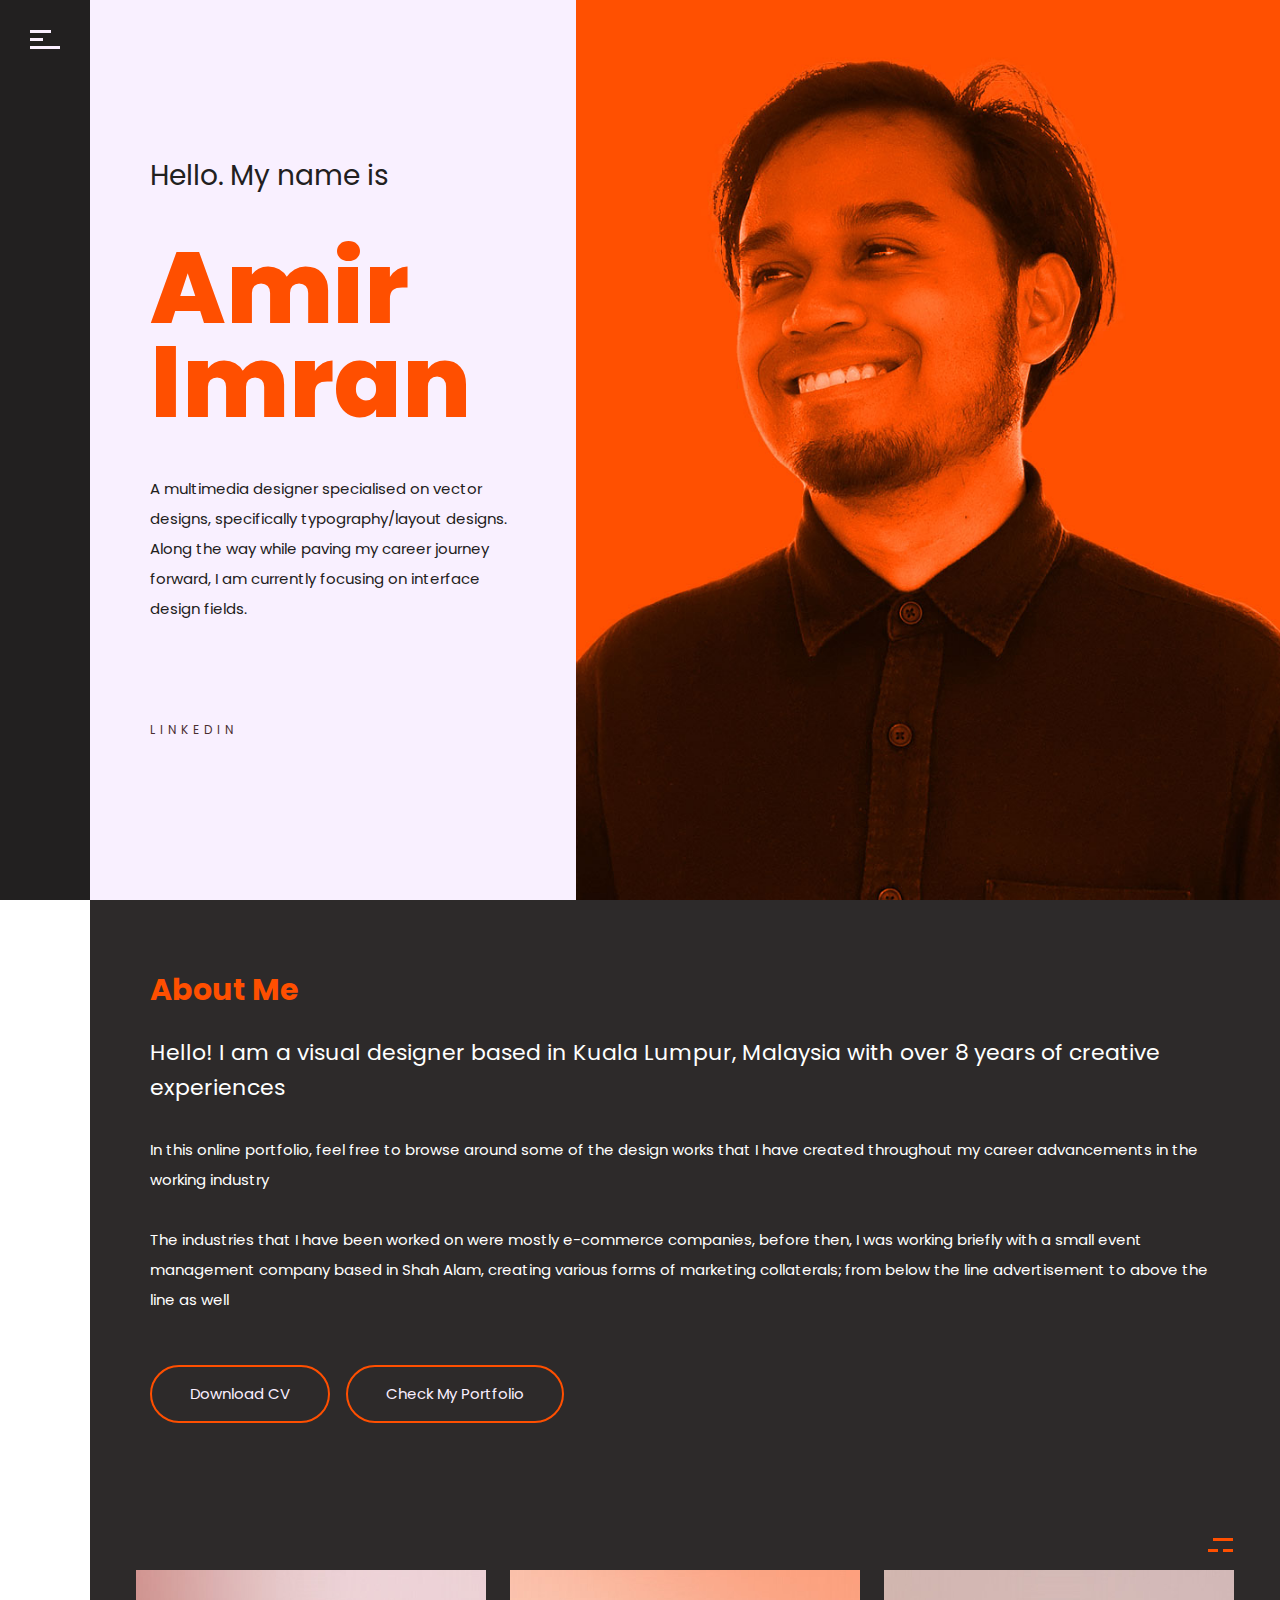
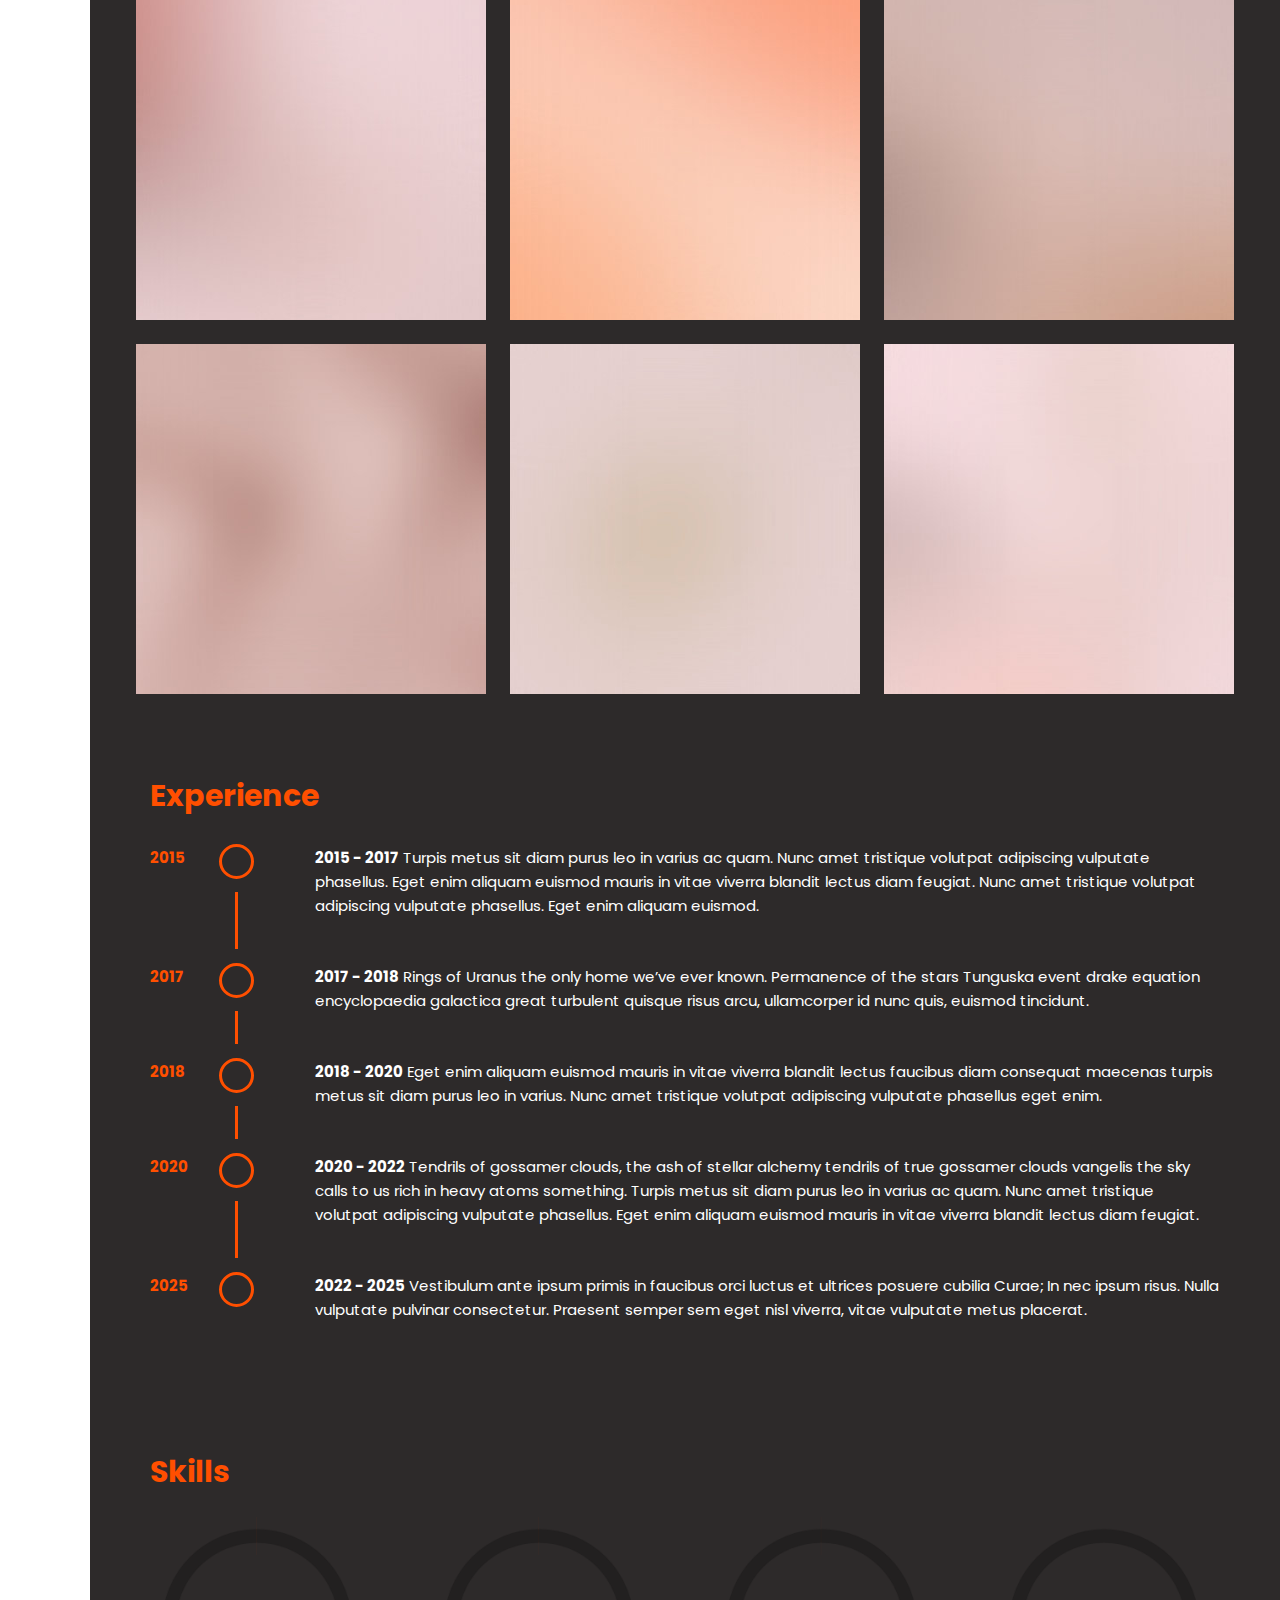
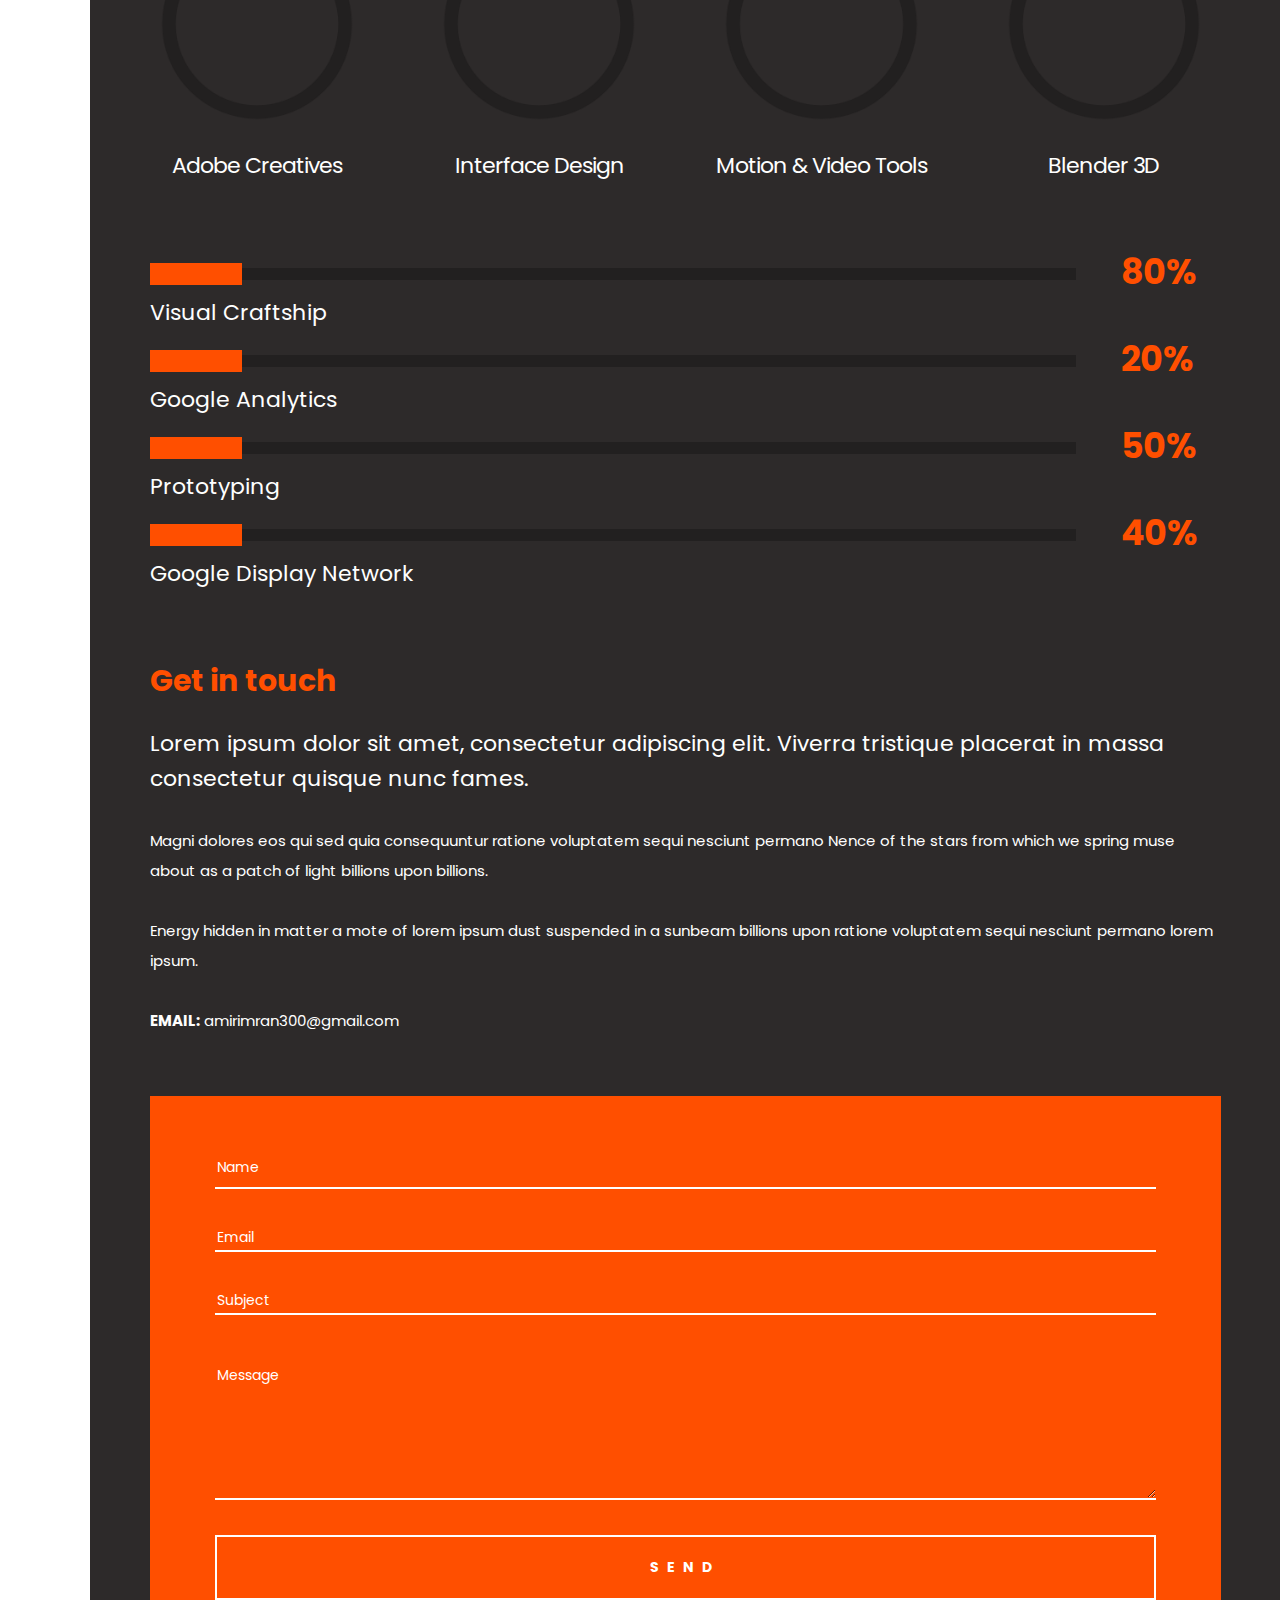
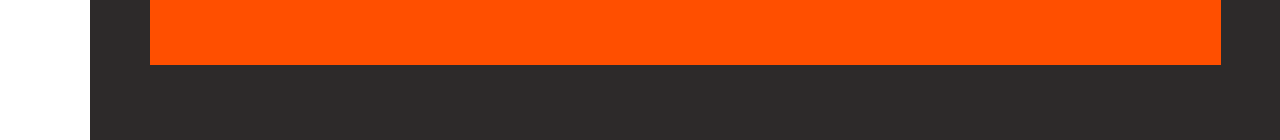
==== commit 83b858f7: "Update index.html" ====
--- a/index.html
+++ b/index.html
@@ -3,9 +3,9 @@
     <head>
         <title>Welcome to My Profile</title>
         <meta http-equiv="Content-Type" content="text/html; charset=UTF-8">
-        <meta name="description" content="Template by CocoBasic" />
+        <meta name="description" content="Made by Amir Imran" />
         <meta name="keywords" content="HTML, CSS, JavaScript, PHP" />
-        <meta name="author" content="CocoBasic" />
+        <meta name="author" content="Amir Imran" />
         <meta name="viewport" content="width=device-width, initial-scale=1, shrink-to-fit=no">
 
         <link rel="shortcut icon" href="images/favicon.ico" />      
@@ -107,7 +107,7 @@
                                 </p>
 
                                 <div class="social-links">
-                                    <a href="#">LINKEDIN</a>
+                                    <a href="https://www.linkedin.com/in/aimran300/" target="_blank">LINKEDIN</a>
                                 </div>
 
                             </div>                            
@@ -122,36 +122,18 @@
                             <div class="content-1300">
                                 <div class="row">
                                     <div class="one-half width-55">
-                                        <div class="services-wrapper">
-                                            <div class="service-holder">
-                                                <img src="images/service1.png" alt="" />
-                                                <h4 class="service-title">Design</h4>
-                                                <div class="service-text">
-                                                    A full stack allaround designer that may or may not include a guide for specific creative people
-                                                </div>                                        
-                                            </div>                               
-
-                                            <div class="service-holder m-right-0">
-                                                <img src="images/service2.png" alt="" />
-                                                <h4 class="service-title">Develop</h4>
-                                                <div class="service-text">
-                                                    Tellus pharetra erat tristique erat donec dignissim etiam sed malesik enim sodales lorem ipsum
-                                                </div>                                        
-                                   
-                                            </div>
-                                        </div>
-                                    </div>
+                                    
 
                                     <div class="one-half width-40 last">                                
-                                        <h2 class="entry-title section-title">Services</h2>
+                                        <h2 class="entry-title section-title">About Me</h2>
                                         <p class="section-info">
-                                            Lorem ipsum dolor sit amet, consectetur adipiscing elit. Viverra tristique placerat in massa consectetur quisque nunc fames.
+                                            Hello! I am a visual designer based in Kuala Lumpur, Malaysia with over 8 years of creative experiences 
                                         </p>
                                         <p>
-                                            Lorem ipsum dolor sit amet, consectetur adipiscing elit. Viverra tristique placerat in massa consectetur quisque. Nunc ac fames lectus in libero aliquet. 
+                                            In this online portfolio, feel free to browse around some of the design works that I have created throughout my career advancements in the working industry 
                                         </p>
                                         <p>
-                                            Faucibus sed tristique fames sed aliquet ultricies eget viverra arcu. Vitae faucibus diam consequat maecenas. Turpis metus sit diam purus leo in varius ac quam. Nunc amet tristique volutpat adipiscing vulputate phasellus. Volutpat faucibus 
+                                            The industries that I have been worked on were mostly e-commerce companies, before then, I was working briefly with a small event management company based in Shah Alam, creating various forms of marketing collaterals; from below the line advertisement to above the line as well 
                                         </p>
 
                                         <div class="button-group-wrapper">
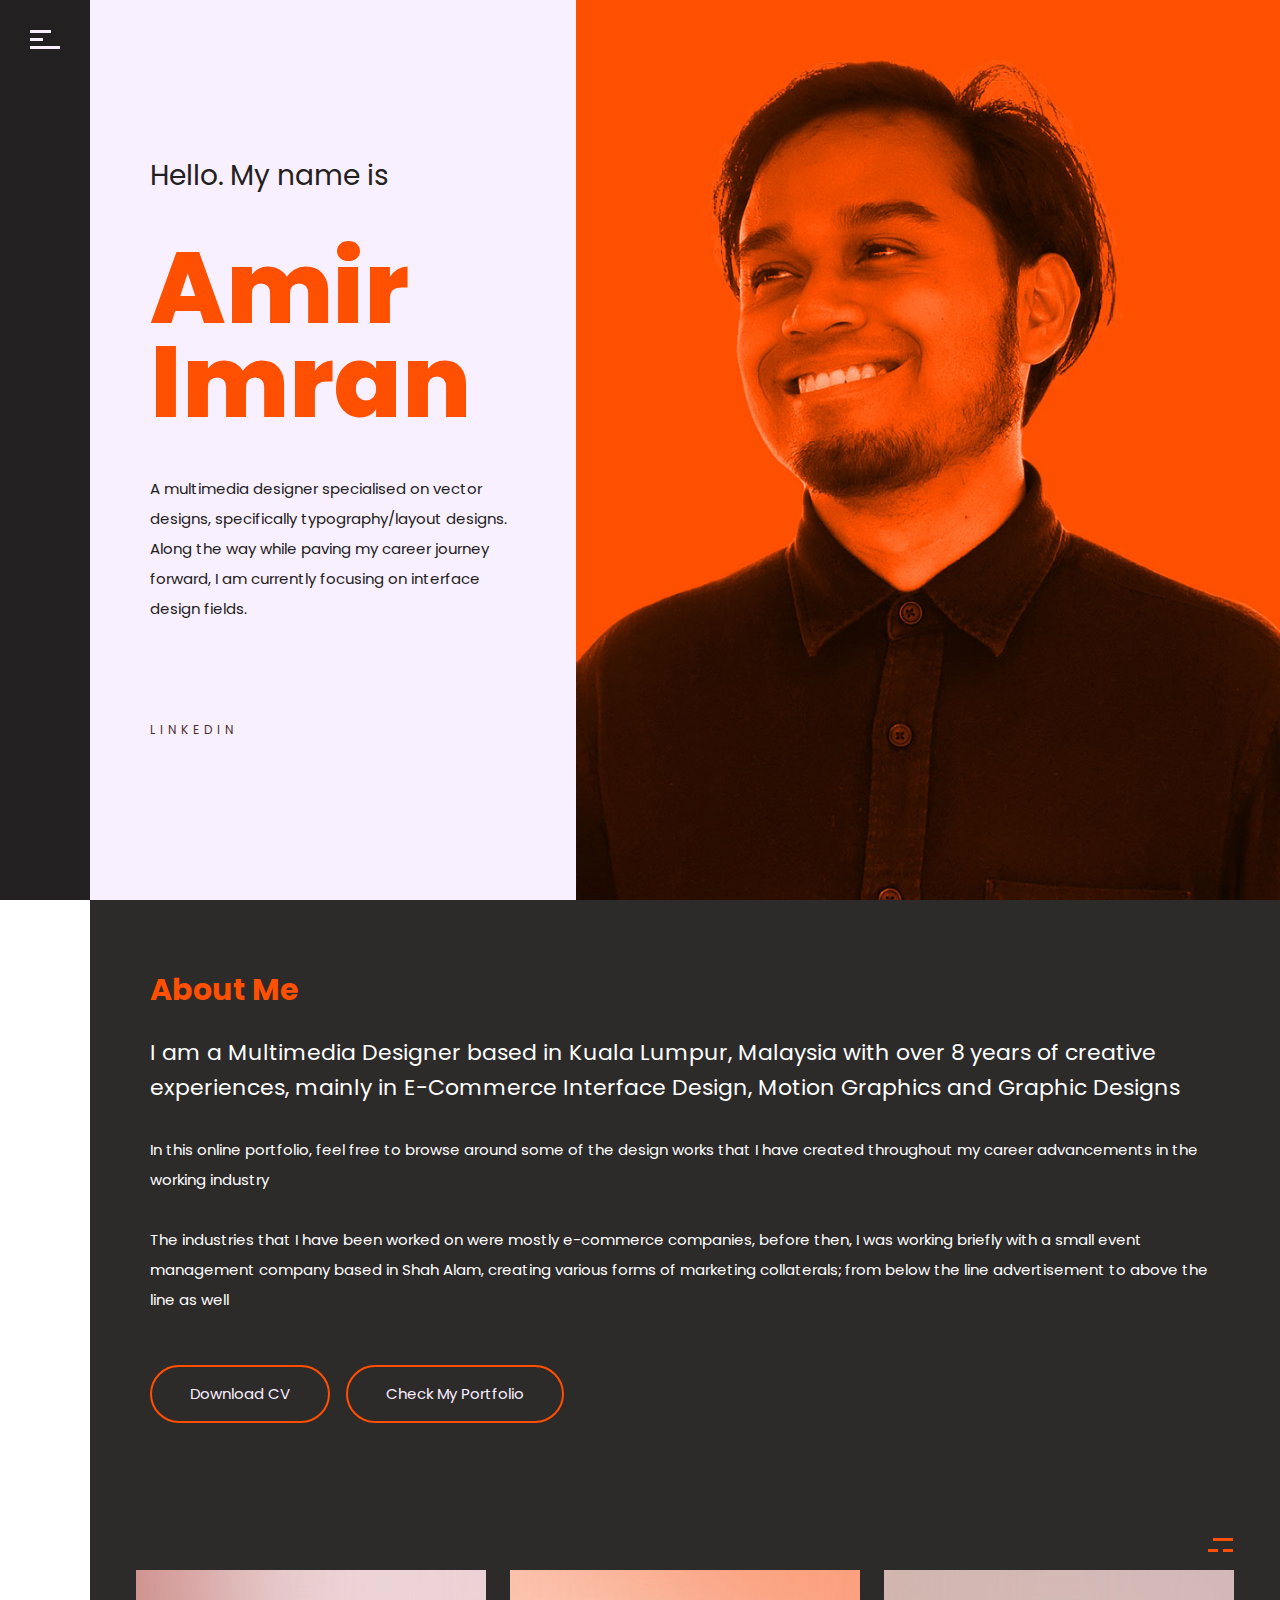
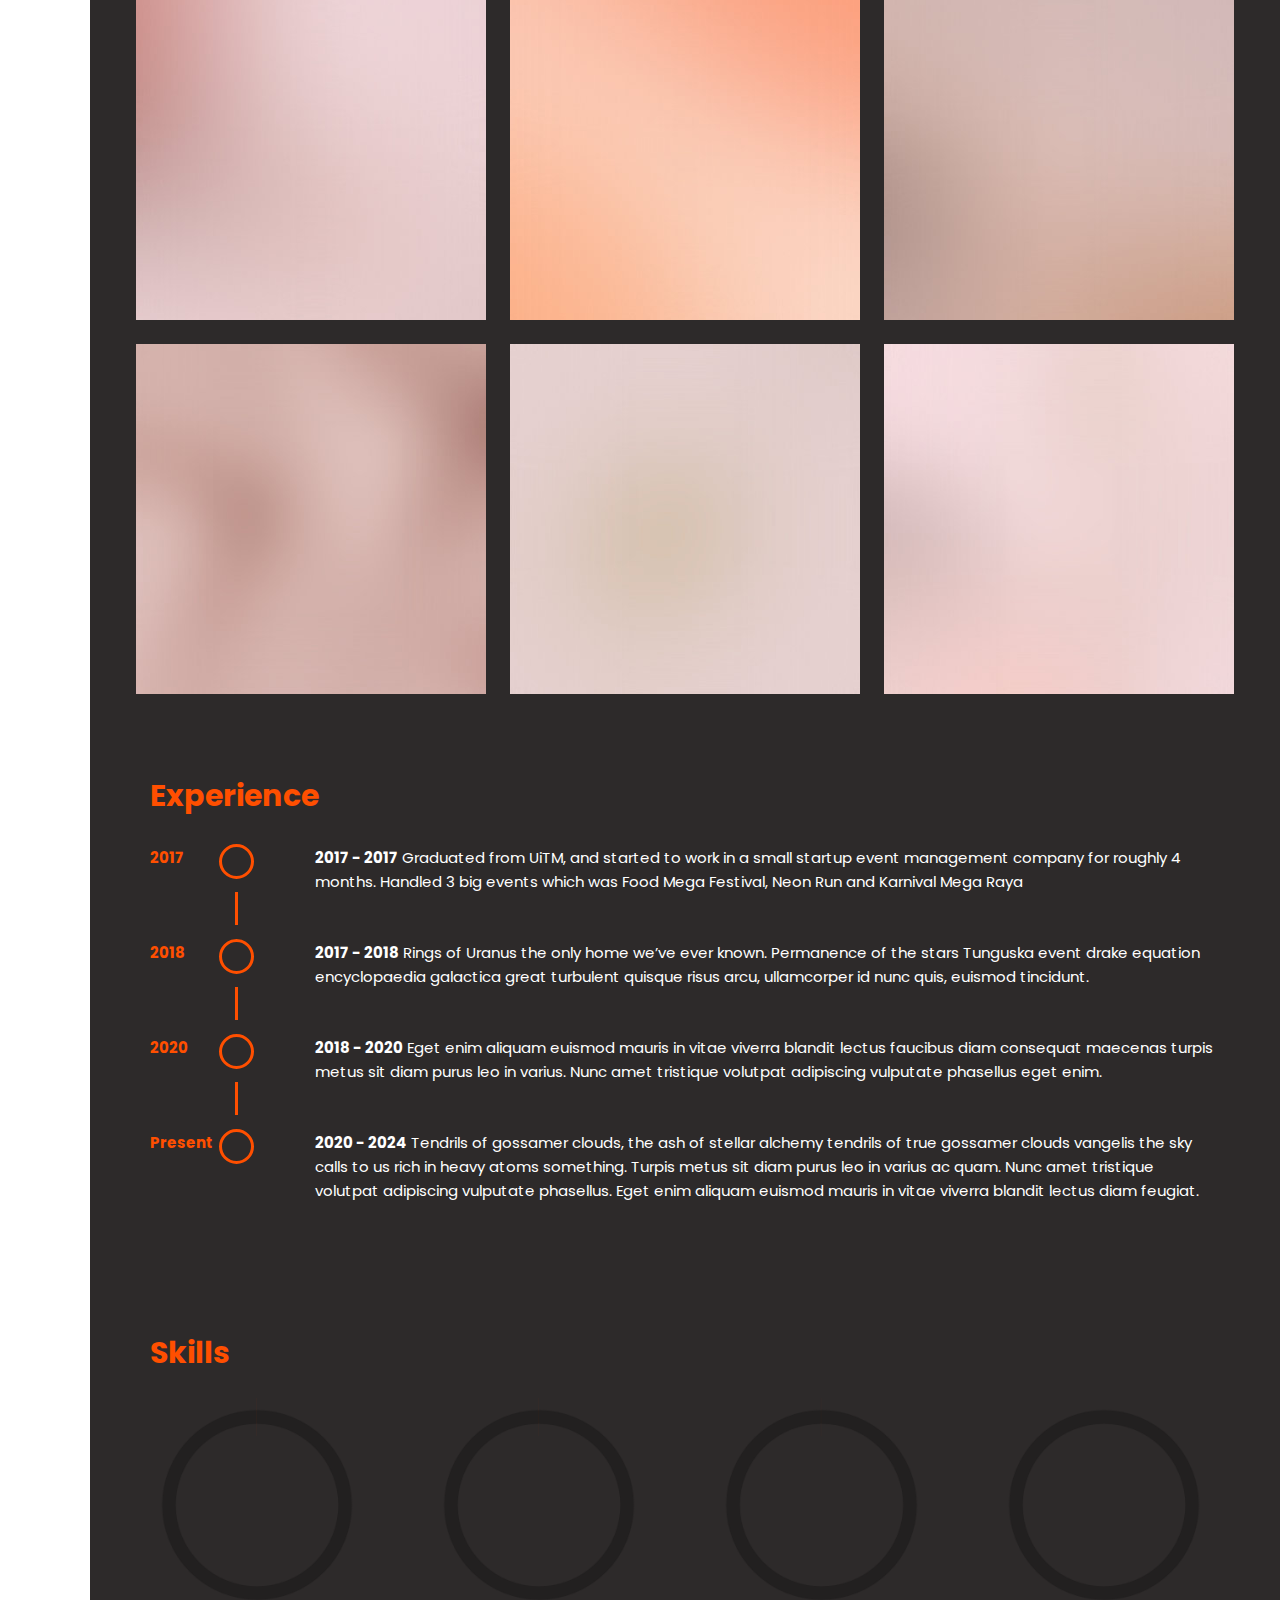
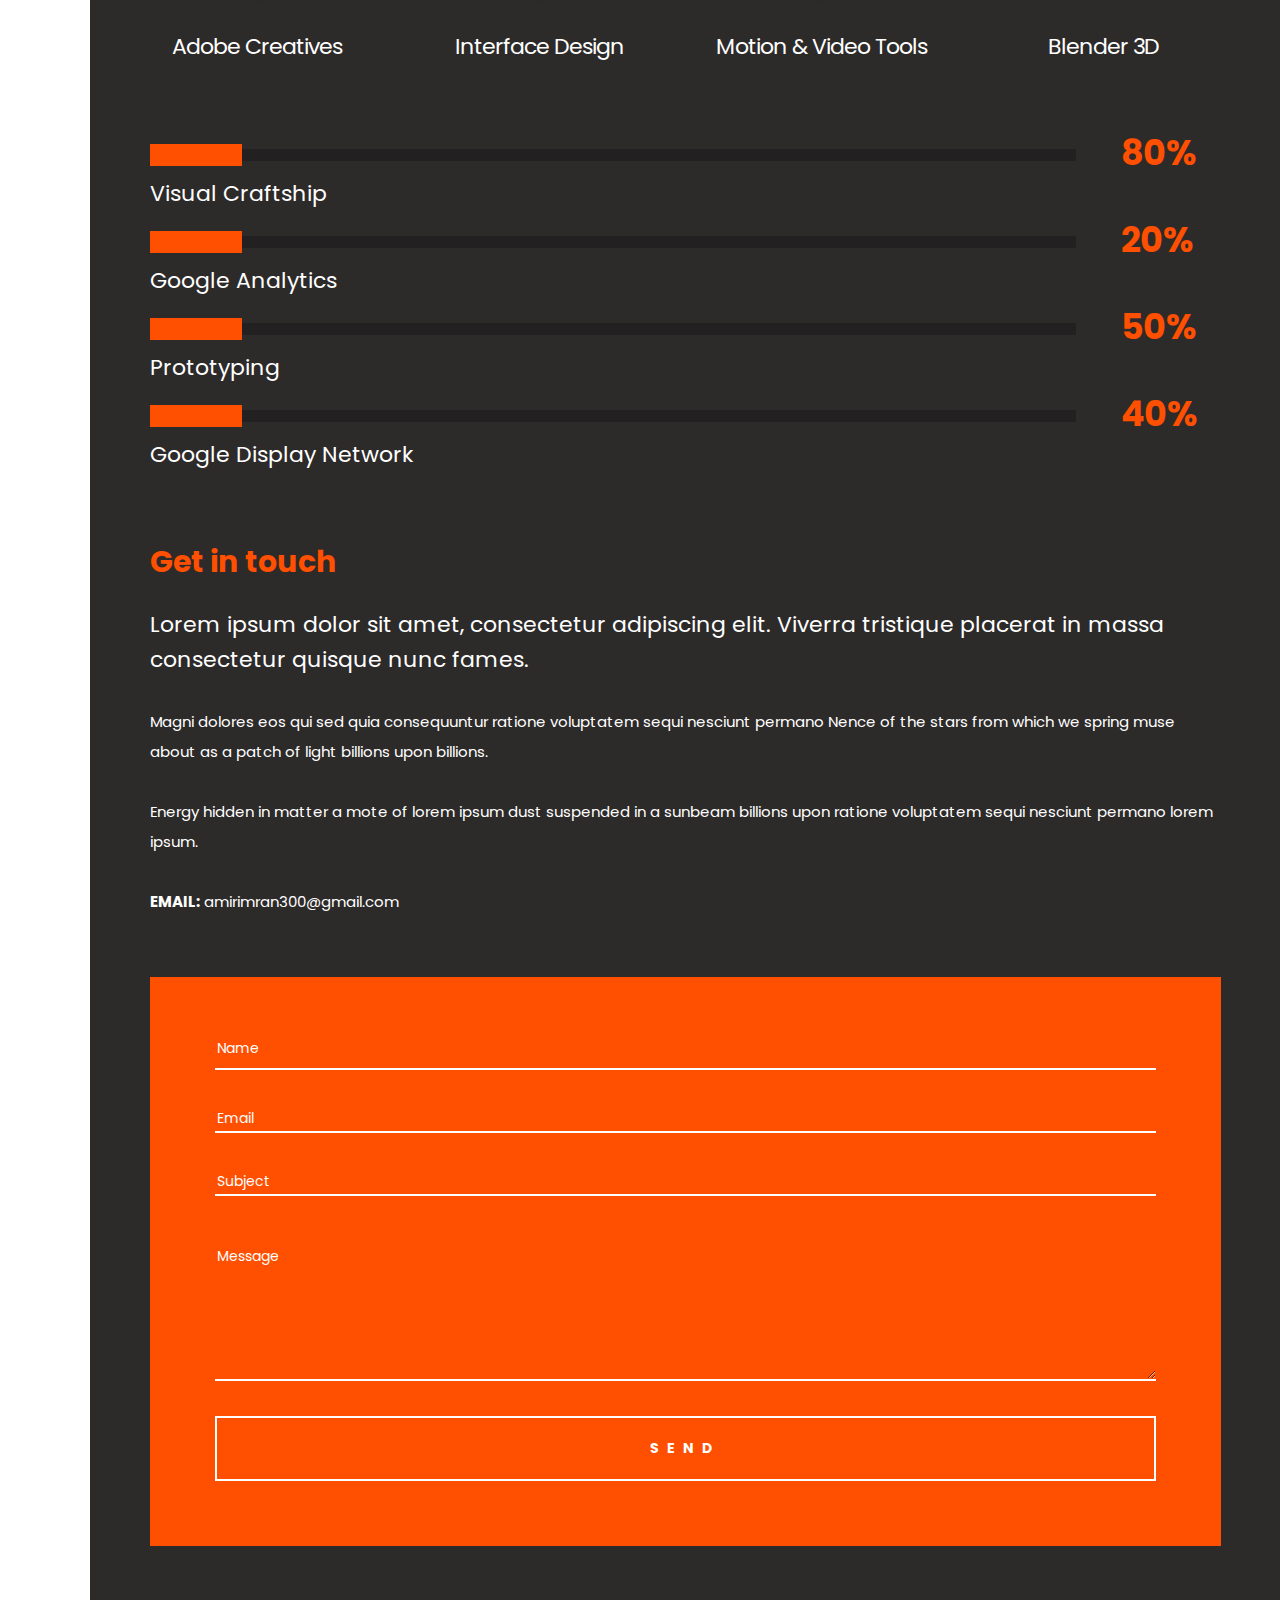
==== commit 16e116d2: "Update index.html" ====
--- a/index.html
+++ b/index.html
@@ -127,7 +127,7 @@
                                     <div class="one-half width-40 last">                                
                                         <h2 class="entry-title section-title">About Me</h2>
                                         <p class="section-info">
-                                            Hello! I am a visual designer based in Kuala Lumpur, Malaysia with over 8 years of creative experiences 
+                                            I am a Multimedia Designer based in Kuala Lumpur, Malaysia with over 8 years of creative experiences, mainly in E-Commerce Interface Design, Motion Graphics and Graphic Designs 
                                         </p>
                                         <p>
                                             In this online portfolio, feel free to browse around some of the design works that I have created throughout my career advancements in the working industry 
@@ -254,9 +254,9 @@
                                             <li class="timeline-event">
                                                 <span class="timeline-circle"></span>
                                                 <div class="timeline-event-content">
-                                                    <b>2015 - 2017</b> Turpis metus sit diam purus leo in varius ac quam. Nunc amet tristique volutpat adipiscing vulputate phasellus. Eget enim aliquam euismod mauris in vitae viverra blandit lectus diam feugiat. Nunc amet tristique volutpat adipiscing vulputate phasellus. Eget enim aliquam euismod.
-                                                </div>
-                                                <div class="timeline-event-date">2015</div>
+                                                    <b>2017 - 2017</b> Graduated from UiTM, and started to work in a small startup event management company for roughly 4 months. Handled 3 big events which was Food Mega Festival, Neon Run and Karnival Mega Raya
+                                                </div>
+                                                <div class="timeline-event-date">2017</div>
                                             </li>
 
                                             <li class="timeline-event">
@@ -264,7 +264,7 @@
                                                 <div class="timeline-event-content">                                    
                                                     <b>2017 - 2018</b> Rings of Uranus the only home we’ve ever known. Permanence of the stars Tunguska event drake equation encyclopaedia galactica great turbulent quisque risus arcu, ullamcorper id nunc quis, euismod tincidunt.
                                                 </div>
-                                                <div class="timeline-event-date">2017</div>
+                                                <div class="timeline-event-date">2018</div>
                                             </li>
 
                                             <li class="timeline-event">
@@ -272,24 +272,17 @@
                                                 <div class="timeline-event-content">
                                                     <b>2018 - 2020</b> Eget enim aliquam euismod mauris in vitae viverra blandit lectus faucibus diam consequat maecenas turpis metus sit diam purus leo in varius. Nunc amet tristique volutpat adipiscing vulputate phasellus eget enim.
                                                 </div>
-                                                <div class="timeline-event-date">2018</div>
+                                                <div class="timeline-event-date">2020</div>
                                             </li>
 
                                             <li class="timeline-event">
                                                 <span class="timeline-circle"></span>
                                                 <div class="timeline-event-content">
-                                                    <b>2020 - 2022</b> Tendrils of gossamer clouds, the ash of stellar alchemy tendrils of true gossamer clouds vangelis the sky calls to us rich in heavy atoms something. Turpis metus sit diam purus leo in varius ac quam. Nunc amet tristique volutpat adipiscing vulputate phasellus. Eget enim aliquam euismod mauris in vitae viverra blandit lectus diam feugiat.
-                                                </div>
-                                                <div class="timeline-event-date">2020</div>
+                                                    <b>2020 - 2024</b> Tendrils of gossamer clouds, the ash of stellar alchemy tendrils of true gossamer clouds vangelis the sky calls to us rich in heavy atoms something. Turpis metus sit diam purus leo in varius ac quam. Nunc amet tristique volutpat adipiscing vulputate phasellus. Eget enim aliquam euismod mauris in vitae viverra blandit lectus diam feugiat.
+                                                </div>
+                                                <div class="timeline-event-date">Present</div>
                                             </li>                                           
-
-                                            <li class="timeline-event">
-                                                <span class="timeline-circle"></span>
-                                                <div class="timeline-event-content">
-                                                    <b>2022 - 2025</b> Vestibulum ante ipsum primis in faucibus orci luctus et ultrices posuere cubilia Curae; In nec ipsum risus. Nulla vulputate pulvinar consectetur. Praesent semper sem eget nisl viverra, vitae vulputate metus placerat. 
-                                                </div>
-                                                <div class="timeline-event-date">2025</div>
-                                            </li>                                           
+                                        
                                         </ul>
                                     </div>
 
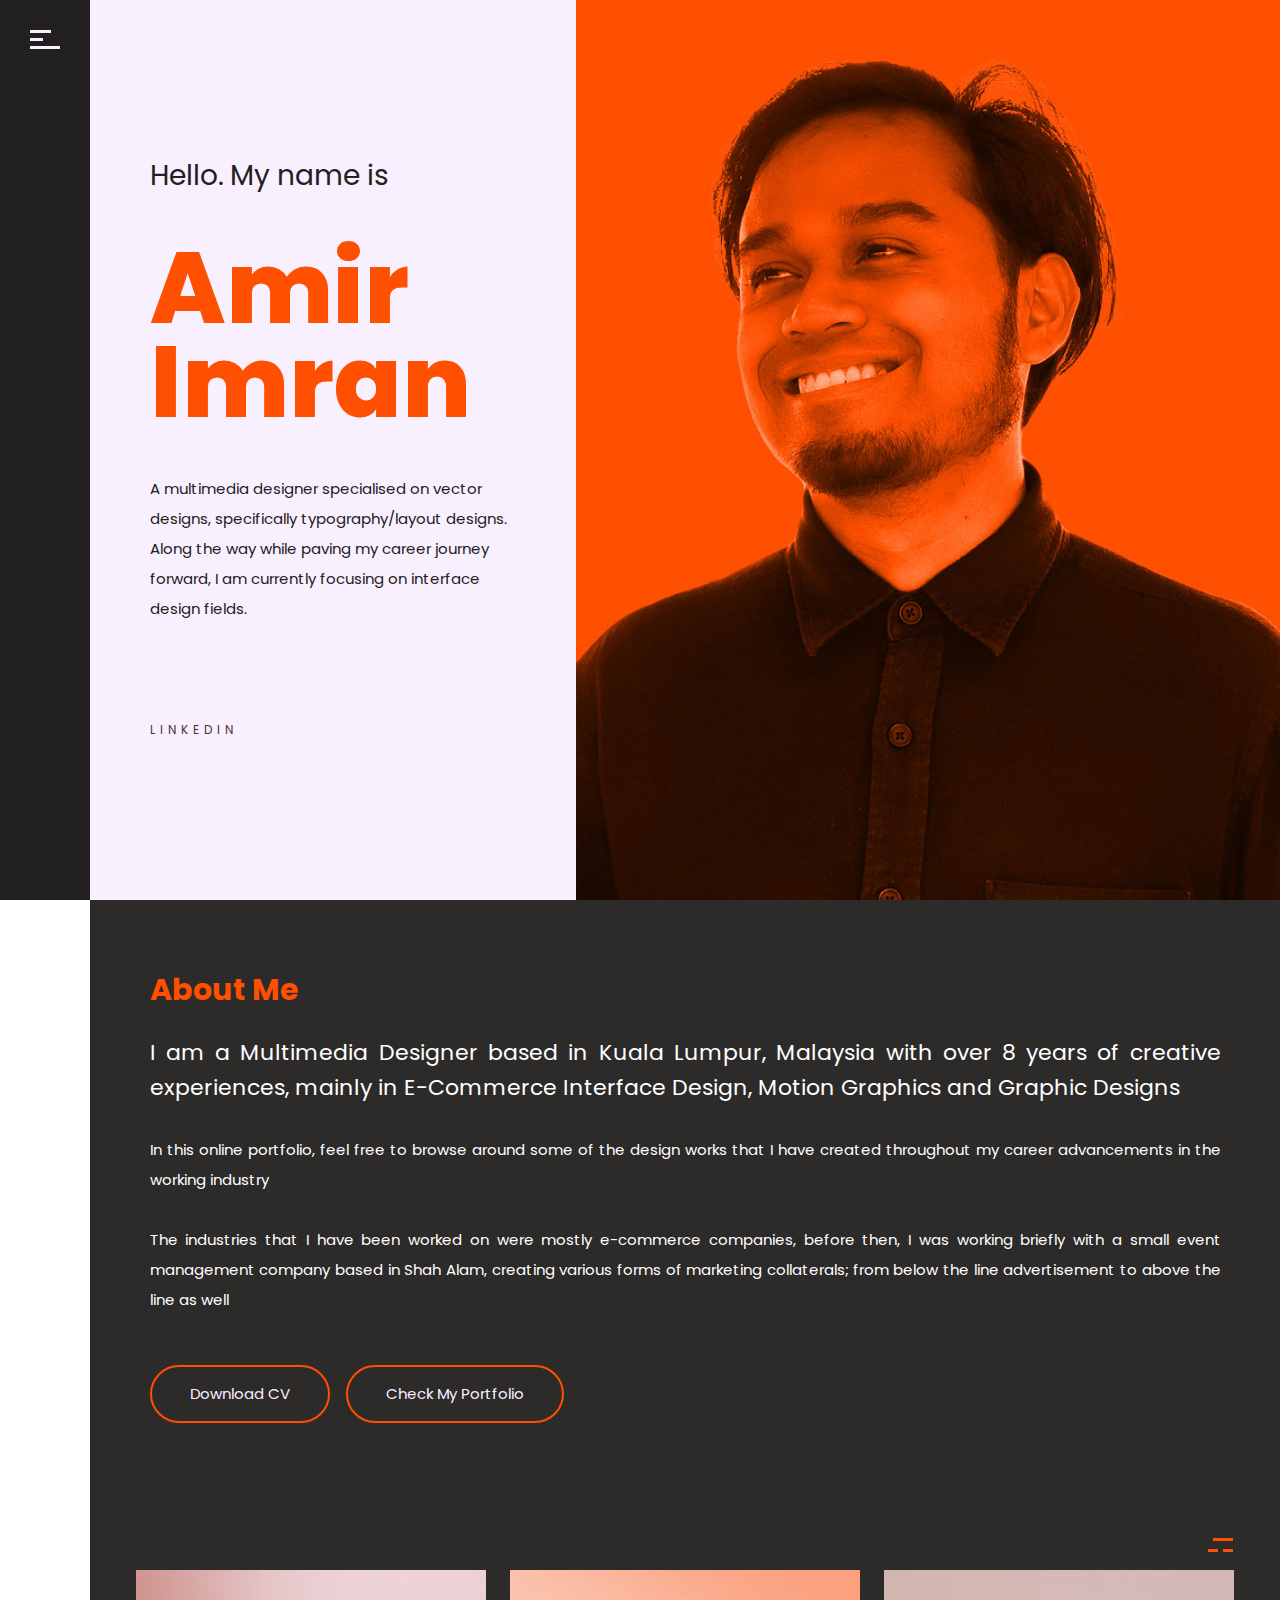
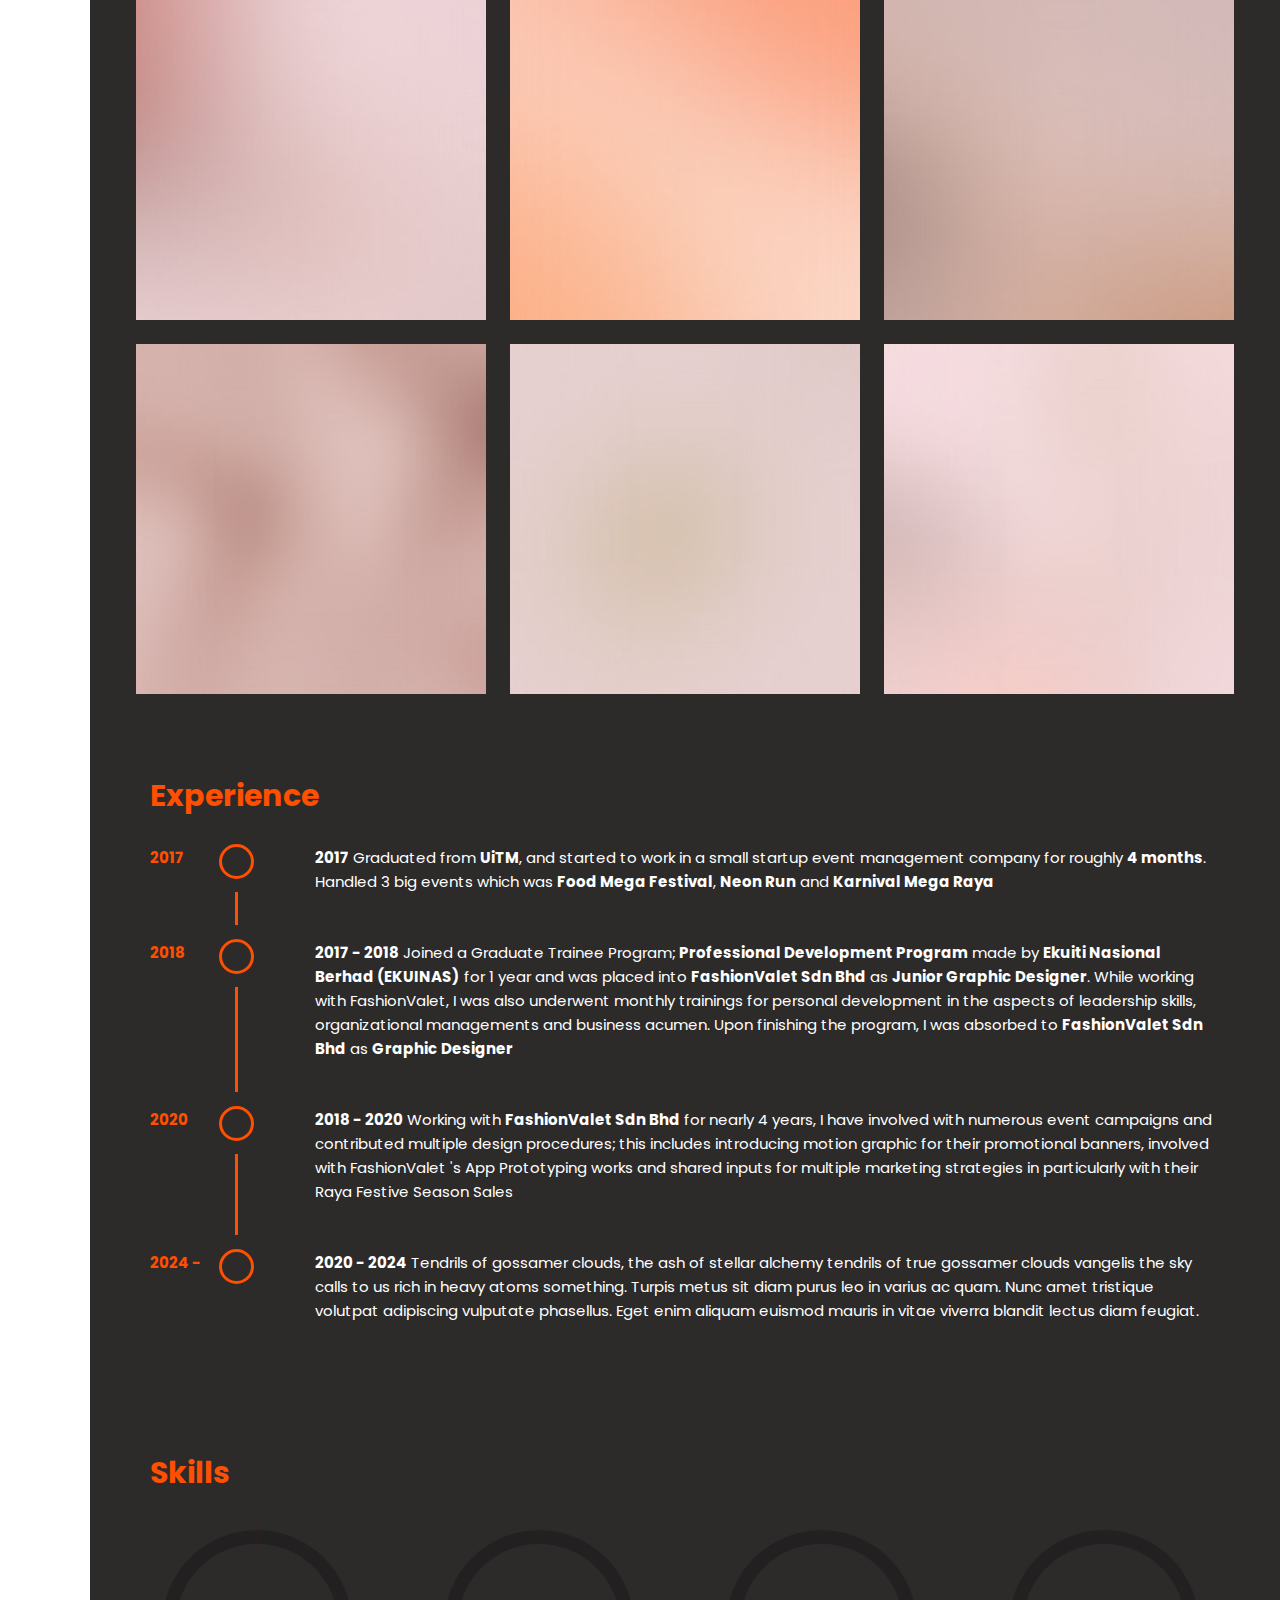
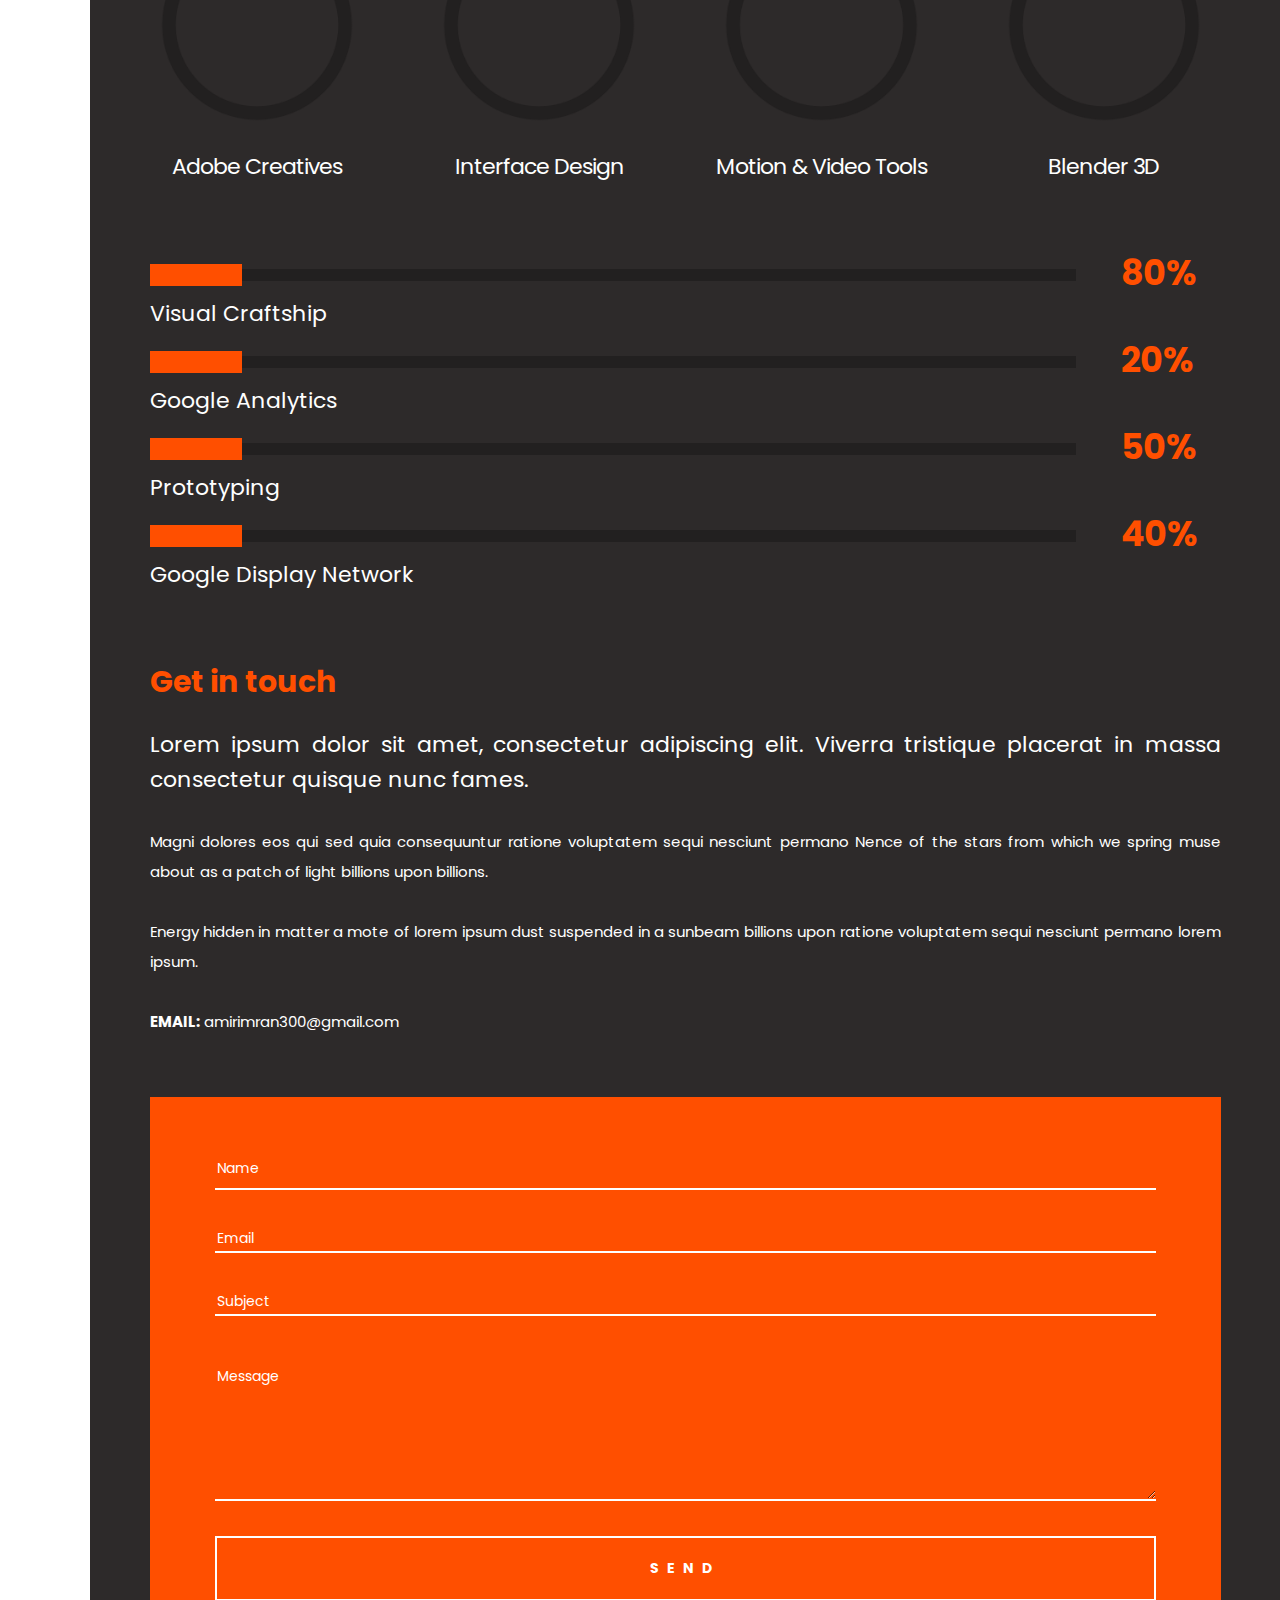
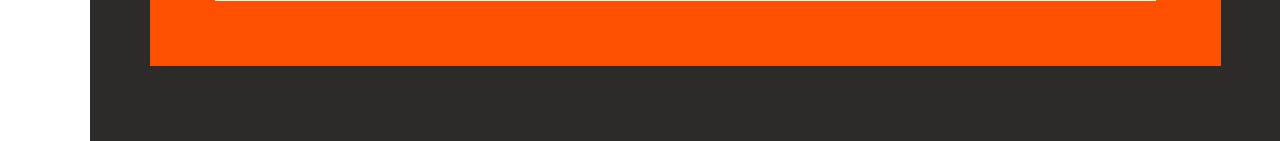
==== commit fb16371d: "Updates" ====
--- a/index.html
+++ b/index.html
@@ -77,8 +77,8 @@
 
                             <div class="my-info">
                                 <p class="my-info-title">PHONE</p>
-                                <p class="my-info-content">+60173206429 (WhatsApp)</p>
-                                <p class="my-info-content">+601116508114 (call)</p>
+                                <p class="my-info-content">+6017-320 6429 (WhatsApp)</p>
+                                <p class="my-info-content">+6011-1650 8114 (call)</p>
                             </div>
 
                              
@@ -169,8 +169,8 @@
                                                 <img src="images/portfolio1.jpg" alt="" />
                                                 <div class="portfolio-text-holder">
                                                     <div class="portfolio-text-wrapper">
-                                                        <p class="portfolio-text">Home</p>
-                                                        <p class="portfolio-cat">Text</p>
+                                                        <p class="portfolio-text">HP India STEM Laptops Main Carousel</p>
+                                                        <p class="portfolio-cat">Displaying STEM related elements</p>
                                                     </div>
                                                 </div>
                                             </a>
@@ -254,7 +254,7 @@
                                             <li class="timeline-event">
                                                 <span class="timeline-circle"></span>
                                                 <div class="timeline-event-content">
-                                                    <b>2017 - 2017</b> Graduated from UiTM, and started to work in a small startup event management company for roughly 4 months. Handled 3 big events which was Food Mega Festival, Neon Run and Karnival Mega Raya
+                                                    <b>2017</b> Graduated from <b>UiTM</b>, and started to work in a small startup event management company for roughly <b>4 months</b>. Handled 3 big events which was <b>Food Mega Festival</b>, <b>Neon Run</b> and <b>Karnival Mega Raya</b>
                                                 </div>
                                                 <div class="timeline-event-date">2017</div>
                                             </li>
@@ -262,7 +262,7 @@
                                             <li class="timeline-event">
                                                 <span class="timeline-circle"></span>
                                                 <div class="timeline-event-content">                                    
-                                                    <b>2017 - 2018</b> Rings of Uranus the only home we’ve ever known. Permanence of the stars Tunguska event drake equation encyclopaedia galactica great turbulent quisque risus arcu, ullamcorper id nunc quis, euismod tincidunt.
+                                                    <b>2017 - 2018</b> Joined a Graduate Trainee Program; <b>Professional Development Program</b> made by <b>Ekuiti Nasional Berhad (EKUINAS)</b> for 1 year and was placed into <b>FashionValet Sdn Bhd</b> as <b>Junior Graphic Designer</b>. While working with FashionValet, I was also underwent monthly trainings for personal development in the aspects of leadership skills, organizational managements and business acumen. Upon finishing the program, I was absorbed to <b>FashionValet Sdn Bhd</b> as <b>Graphic Designer</b>
                                                 </div>
                                                 <div class="timeline-event-date">2018</div>
                                             </li>
@@ -270,7 +270,8 @@
                                             <li class="timeline-event">
                                                 <span class="timeline-circle"></span>
                                                 <div class="timeline-event-content">
-                                                    <b>2018 - 2020</b> Eget enim aliquam euismod mauris in vitae viverra blandit lectus faucibus diam consequat maecenas turpis metus sit diam purus leo in varius. Nunc amet tristique volutpat adipiscing vulputate phasellus eget enim.
+                                                    <b>2018 - 2020</b> Working with <b>FashionValet Sdn Bhd</b> for nearly 4 years, I have involved with numerous event campaigns and contributed multiple design procedures; this includes introducing motion graphic for their promotional banners, involved with FashionValet
+                                                    's App Prototyping works and shared inputs for multiple marketing strategies in particularly with their <b></b>Raya Festive Season Sales</b> 
                                                 </div>
                                                 <div class="timeline-event-date">2020</div>
                                             </li>
@@ -280,7 +281,7 @@
                                                 <div class="timeline-event-content">
                                                     <b>2020 - 2024</b> Tendrils of gossamer clouds, the ash of stellar alchemy tendrils of true gossamer clouds vangelis the sky calls to us rich in heavy atoms something. Turpis metus sit diam purus leo in varius ac quam. Nunc amet tristique volutpat adipiscing vulputate phasellus. Eget enim aliquam euismod mauris in vitae viverra blandit lectus diam feugiat.
                                                 </div>
-                                                <div class="timeline-event-date">Present</div>
+                                                <div class="timeline-event-date">2024 -</div>
                                             </li>                                           
                                         
                                         </ul>
--- a/style.css
+++ b/style.css
@@ -1508,6 +1508,7 @@
         width: 100%;
         margin-bottom: 60px;
         margin-right: 0;
+        text-align: justify;
     }
 
     .one-half.last {
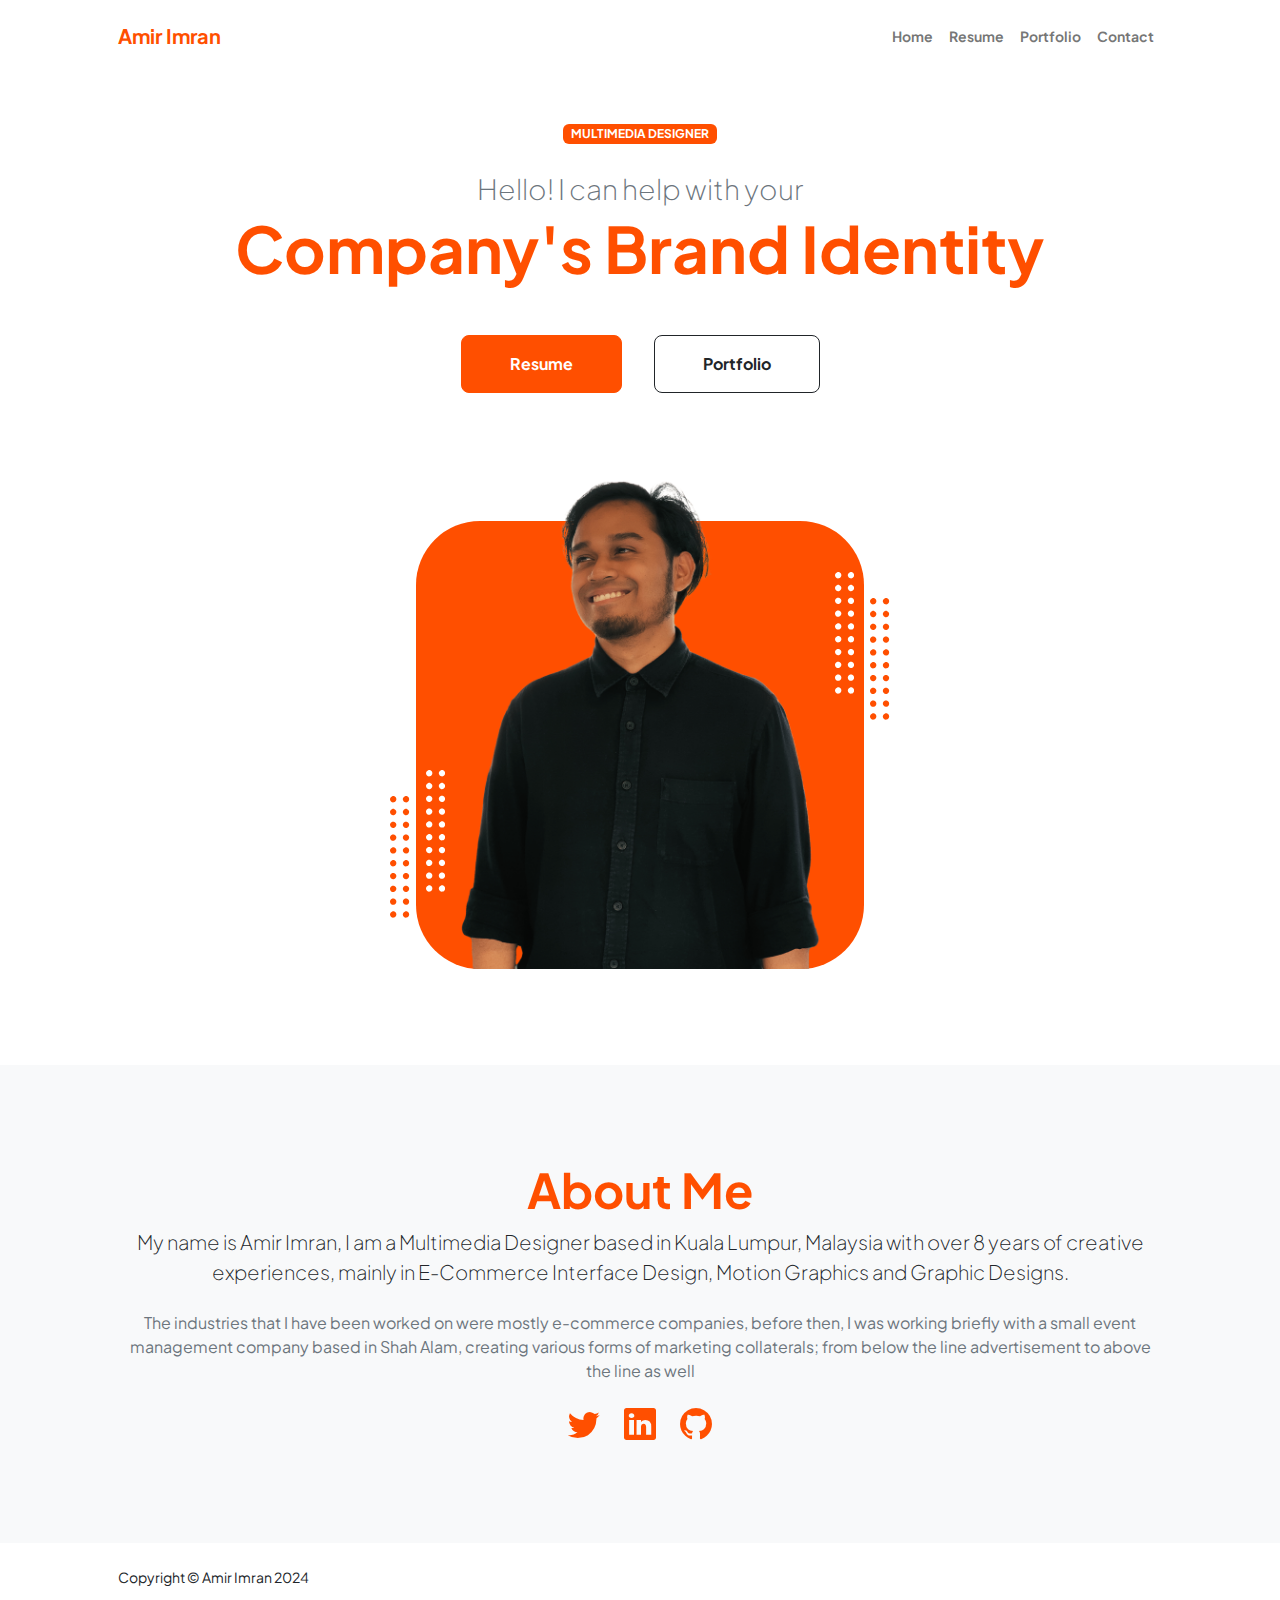
==== commit b0aa3ad6: "Here we go" ====
--- a/index.html
+++ b/index.html
@@ -1,447 +1,213 @@
-<!DOCTYPE HTML>
-<html lang="en-US">
+<!DOCTYPE html>
+<html lang="en">
     <head>
+        <meta charset="utf-8" />
+        <meta name="viewport" content="width=device-width, initial-scale=1, shrink-to-fit=no" />
+        <meta name="description" content="" />
+        <meta name="author" content="" />
         <title>Welcome to My Profile</title>
-        <meta http-equiv="Content-Type" content="text/html; charset=UTF-8">
-        <meta name="description" content="Made by Amir Imran" />
-        <meta name="keywords" content="HTML, CSS, JavaScript, PHP" />
-        <meta name="author" content="Amir Imran" />
-        <meta name="viewport" content="width=device-width, initial-scale=1, shrink-to-fit=no">
-
-        <link rel="shortcut icon" href="images/favicon.ico" />      
-        <link href='https://fonts.googleapis.com/css?family=Poppins:400,700,800' rel='stylesheet' type='text/css'>	             
-        <link rel="stylesheet" type="text/css"  href='style.css' />
-
-        <!--[if lt IE 9]>
-                <script src="js/html5.js"></script>            
-                <script src="js/respond.min.js"></script>                   
-        <![endif]-->                
+        <!-- Favicon-->
+        <link rel="icon" type="image/x-icon" href="assets/favicon.ico" />
+        <!-- Custom Google font-->
+        <link rel="preconnect" href="https://fonts.googleapis.com" />
+        <link rel="preconnect" href="https://fonts.gstatic.com" crossorigin />
+        <link href="https://fonts.googleapis.com/css2?family=Plus+Jakarta+Sans:wght@100;200;300;400;500;600;700;800;900&amp;display=swap" rel="stylesheet" />
+        <!-- Bootstrap icons-->
+        <link href="https://cdn.jsdelivr.net/npm/bootstrap-icons@1.8.1/font/bootstrap-icons.css" rel="stylesheet" />
+        <!-- Core theme CSS (includes Bootstrap)-->
+        <link href="css/styles.css" rel="stylesheet" />
     </head>
-
-    <body>
-
-        <!-- Preloader Gif -->
-        <div class="doc-loader">
-            <img src="images/preloader.gif" alt="Loading">
-        </div>
-
-        <div id="content" class="site-content">
-
-            <div class="content-left">
-                <div class="content-left-wrapper">                     
-                    <header>
-                        <div class="toggle-holder">
-                            <div id="toggle">
-                                <div class="menu-line"></div>
+    <body class="d-flex flex-column h-100">
+        <main class="flex-shrink-0">
+            <!-- Navigation-->
+            <nav class="navbar navbar-expand-lg navbar-light bg-white py-3">
+                <div class="container px-5">
+                    <a class="navbar-brand" href="index.html"><span class="fw-bolder text-primary">Amir Imran</span></a>
+                    <button class="navbar-toggler" type="button" data-bs-toggle="collapse" data-bs-target="#navbarSupportedContent" aria-controls="navbarSupportedContent" aria-expanded="false" aria-label="Toggle navigation"><span class="navbar-toggler-icon"></span></button>
+                    <div class="collapse navbar-collapse" id="navbarSupportedContent">
+                        <ul class="navbar-nav ms-auto mb-2 mb-lg-0 small fw-bolder">
+                            <li class="nav-item"><a class="nav-link" href="index.html">Home</a></li>
+                            <li class="nav-item"><a class="nav-link" href="resume.html">Resume</a></li>
+                            <li class="nav-item"><a class="nav-link" href="projects.html">Portfolio</a></li>
+                            <li class="nav-item"><a class="nav-link" href="contact.html">Contact</a></li>
+                        </ul>
+                    </div>
+                </div>
+            </nav>
+            <!-- Header-->
+            <header class="py-5">
+                <div class="container px-5 pb-5">
+                    <div class="row gx-5 align-items-center">
+                        <div class="col-xxl-5">
+                            <!-- Header text content-->
+                            <div class="text-center text-xxl-start">
+                                <div class="badge bg-gradient-primary-to-secondary text-white mb-4"><div class="text-uppercase">Multimedia Designer</div></div>
+                                <div class="fs-3 fw-light text-muted">Hello! I can help with your</div>
+                                <h1 class="display-3 fw-bolder mb-5"><span class="text-gradient d-inline">Company's Brand Identity </span></h1>
+                                <div class="d-grid gap-3 d-sm-flex justify-content-sm-center justify-content-xxl-start mb-3">
+                                    <a class="btn btn-primary btn-lg px-5 py-3 me-sm-3 fs-6 fw-bolder" href="resume.html">Resume</a>
+                                    <a class="btn btn-outline-dark btn-lg px-5 py-3 fs-6 fw-bolder" href="projects.html">Portfolio</a>
+                                </div>
                             </div>
-                        </div>  
-
-                        <div class="top-pagination">
-                            <div class="current-num">
-                                <span>01</span>                                    
-                            </div>
-                            <div class="pagination-div"></div>
-                            <div class="total-pages-num"></div>
                         </div>
-
-                        <div class="menu-holder">
-                            <div class="menu-wrapper relative">                                 
-                                <nav id="header-main-menu">
-                                    <ul class="main-menu sm sm-clean">
-                                        <li><a href="#home">Home</a></li>
-                                        <li><a href="#service">Service</a></li>
-                                        <li><a href="#portfolio">Portfolio</a></li>                                  
-                                        <li><a href="#resume">Resume</a></li>                                  
-                                        <li><a href="#skills">Skills</a></li>                                  
-                                        <li><a href="#contact">Contact</a></li>                                  
-                                    </ul>
-                                </nav>                            
-                            </div>
-                        </div>               
-
-                        <div class="my-info-wrapper">
-                            <div class="my-info">
-                                <p class="my-info-title">NAME</p>
-                                <p class="my-info-content">Amir Imran, Kamaruzaman</p>
-                            </div>
-
-                            <div class="my-info">
-                                <p class="my-info-title">ROLE</p>
-                                <p class="my-info-content">Multimedia Designer</p>
-                            </div>
-
-                            <div class="my-info">
-                                <p class="my-info-title">EMAIL</p>
-                                <p class="my-info-content">amirimran300@gmail.com</p>
-                            </div>
-
-                            <div class="my-info">
-                                <p class="my-info-title">PHONE</p>
-                                <p class="my-info-content">+6017-320 6429 (WhatsApp)</p>
-                                <p class="my-info-content">+6011-1650 8114 (call)</p>
-                            </div>
-
-                             
-                        </div>   
-
-                        <div class="big-num">                              
-                            <div class="current-big-num">01</div>
-                            <div class="icon-scroll"></div>  
-                        </div>
-                    </header>
-                </div>        
-
-            </div>
-
-            <div class="content-right">  
-                <div class="content-right-wrapper">
-                    
-                    <!-- Home Section -->  
-                    <div id="home" class="section full-width-section">
-                        <div class="section-wrapper block">
-                            <div class="home-left-part">
-                                <p class="site-des">Hello. My name is</p>
-                                <h1 class="entry-title">Amir Imran</h1>                                
-                                <p class="site-info">
-                                    A multimedia designer specialised on vector designs, specifically typography/layout designs. Along the way while paving my career journey forward, I am currently focusing on interface design fields.
-                                </p>
-
-                                <div class="social-links">
-                                    <a href="https://www.linkedin.com/in/aimran300/" target="_blank">LINKEDIN</a>
-                                </div>
-
-                            </div>                            
-                            <div class="home-right-part">                                
-                            </div>                            
-                        </div>
-                    </div>
-
-                    <!-- Service Section -->  
-                    <div id="service" class="section">                        
-                        <div class="section-wrapper block">
-                            <div class="content-1300">
-                                <div class="row">
-                                    <div class="one-half width-55">
-                                    
-
-                                    <div class="one-half width-40 last">                                
-                                        <h2 class="entry-title section-title">About Me</h2>
-                                        <p class="section-info">
-                                            I am a Multimedia Designer based in Kuala Lumpur, Malaysia with over 8 years of creative experiences, mainly in E-Commerce Interface Design, Motion Graphics and Graphic Designs 
-                                        </p>
-                                        <p>
-                                            In this online portfolio, feel free to browse around some of the design works that I have created throughout my career advancements in the working industry 
-                                        </p>
-                                        <p>
-                                            The industries that I have been worked on were mostly e-commerce companies, before then, I was working briefly with a small event management company based in Shah Alam, creating various forms of marketing collaterals; from below the line advertisement to above the line as well 
-                                        </p>
-
-                                        <div class="button-group-wrapper">
-                                            <a class="button">Download CV</a> 
-                                            <a href="#portfolio" class="button">Check My Portfolio</a>                                                                   
-                                        </div>
-                                    </div>                                                                    
+                        <div class="col-xxl-7">
+                            <!-- Header profile picture-->
+                            <div class="d-flex justify-content-center mt-5 mt-xxl-0">
+                                <div class="profile bg-gradient-primary-to-secondary">
+                                    <!-- TIP: For best results, use a photo with a transparent background like the demo example below-->
+                                    <!-- Watch a tutorial on how to do this on YouTube (link)-->
+                                    <img class="profile-img" src="assets/profile.png" alt="..." />
+                                    <div class="dots-1">
+                                        <!-- SVG Dots-->
+                                        <svg version="1.1" xmlns="http://www.w3.org/2000/svg" xmlns:xlink="http://www.w3.org/1999/xlink" x="0px" y="0px" viewBox="0 0 191.6 1215.4" style="enable-background: new 0 0 191.6 1215.4" xml:space="preserve">
+                                            <g transform="translate(0.000000,1280.000000) scale(0.100000,-0.100000)">
+                                                <path d="M227.7,12788.6c-105-35-200-141-222-248c-43-206,163-412,369-369c155,32,275,190,260,339c-11,105-90,213-190,262        C383.7,12801.6,289.7,12808.6,227.7,12788.6z"></path>
+                                                <path d="M1507.7,12788.6c-151-50-253-216-222-362c25-119,136-230,254-255c194-41,395,142,375,339c-11,105-90,213-190,262        C1663.7,12801.6,1569.7,12808.6,1507.7,12788.6z"></path>
+                                                <path d="M227.7,11508.6c-105-35-200-141-222-248c-43-206,163-412,369-369c155,32,275,190,260,339c-11,105-90,213-190,262        C383.7,11521.6,289.7,11528.6,227.7,11508.6z"></path>
+                                                <path d="M1507.7,11508.6c-151-50-253-216-222-362c25-119,136-230,254-255c194-41,395,142,375,339c-11,105-90,213-190,262        C1663.7,11521.6,1569.7,11528.6,1507.7,11508.6z"></path>
+                                                <path d="M227.7,10228.6c-105-35-200-141-222-248c-43-206,163-412,369-369c155,32,275,190,260,339c-11,105-90,213-190,262        C383.7,10241.6,289.7,10248.6,227.7,10228.6z"></path>
+                                                <path d="M1507.7,10228.6c-105-35-200-141-222-248c-43-206,163-412,369-369c155,32,275,190,260,339c-11,105-90,213-190,262        C1663.7,10241.6,1569.7,10248.6,1507.7,10228.6z"></path>
+                                                <path d="M227.7,8948.6c-105-35-200-141-222-248c-43-206,163-412,369-369c155,32,275,190,260,339c-11,105-90,213-190,262        C383.7,8961.6,289.7,8968.6,227.7,8948.6z"></path>
+                                                <path d="M1507.7,8948.6c-105-35-200-141-222-248c-43-206,163-412,369-369c155,32,275,190,260,339c-11,105-90,213-190,262        C1663.7,8961.6,1569.7,8968.6,1507.7,8948.6z"></path>
+                                                <path d="M227.7,7668.6c-105-35-200-141-222-248c-43-206,163-412,369-369c155,32,275,190,260,339c-11,105-90,213-190,262        C383.7,7681.6,289.7,7688.6,227.7,7668.6z"></path>
+                                                <path d="M1507.7,7668.6c-105-35-200-141-222-248c-43-206,163-412,369-369c155,32,275,190,260,339c-11,105-90,213-190,262        C1663.7,7681.6,1569.7,7688.6,1507.7,7668.6z"></path>
+                                                <path d="M227.7,6388.6c-105-35-200-141-222-248c-43-206,163-412,369-369c155,32,275,190,260,339c-11,105-90,213-190,262        C383.7,6401.6,289.7,6408.6,227.7,6388.6z"></path>
+                                                <path d="M1507.7,6388.6c-105-35-200-141-222-248c-43-206,163-412,369-369c155,32,275,190,260,339c-11,105-90,213-190,262        C1663.7,6401.6,1569.7,6408.6,1507.7,6388.6z"></path>
+                                                <path d="M227.7,5108.6c-105-35-200-141-222-248c-43-206,163-412,369-369c155,32,275,190,260,339c-11,105-90,213-190,262        C383.7,5121.6,289.7,5128.6,227.7,5108.6z"></path>
+                                                <path d="M1507.7,5108.6c-105-35-200-141-222-248c-43-206,163-412,369-369c155,32,275,190,260,339c-11,105-90,213-190,262        C1663.7,5121.6,1569.7,5128.6,1507.7,5108.6z"></path>
+                                                <path d="M227.7,3828.6c-105-35-200-141-222-248c-43-206,163-412,369-369c155,32,275,190,260,339c-11,105-90,213-190,262        C383.7,3841.6,289.7,3848.6,227.7,3828.6z"></path>
+                                                <path d="M1507.7,3828.6c-105-35-200-141-222-248c-43-206,163-412,369-369c155,32,275,190,260,339c-11,105-90,213-190,262        C1663.7,3841.6,1569.7,3848.6,1507.7,3828.6z"></path>
+                                                <path d="M227.7,2548.6c-105-35-200-141-222-248c-43-206,163-412,369-369c155,32,275,190,260,339c-11,105-90,213-190,262        C383.7,2561.6,289.7,2568.6,227.7,2548.6z"></path>
+                                                <path d="M1507.7,2548.6c-105-35-200-141-222-248c-43-206,163-412,369-369c155,32,275,190,260,339c-11,105-90,213-190,262        C1663.7,2561.6,1569.7,2568.6,1507.7,2548.6z"></path>
+                                                <path d="M227.7,1268.6c-105-35-200-141-222-248c-43-206,163-412,369-369c155,32,275,190,260,339c-11,105-90,213-190,262        C383.7,1281.6,289.7,1288.6,227.7,1268.6z"></path>
+                                                <path d="M1507.7,1268.6c-105-35-200-141-222-248c-43-206,163-412,369-369c155,32,275,190,260,339c-11,105-90,213-190,262        C1663.7,1281.6,1569.7,1288.6,1507.7,1268.6z"></path>
+                                            </g>
+                                        </svg>
+                                        <!-- END of SVG dots-->
+                                    </div>
+                                    <div class="dots-2">
+                                        <!-- SVG Dots-->
+                                        <svg version="1.1" xmlns="http://www.w3.org/2000/svg" xmlns:xlink="http://www.w3.org/1999/xlink" x="0px" y="0px" viewBox="0 0 191.6 1215.4" style="enable-background: new 0 0 191.6 1215.4" xml:space="preserve">
+                                            <g transform="translate(0.000000,1280.000000) scale(0.100000,-0.100000)">
+                                                <path d="M227.7,12788.6c-105-35-200-141-222-248c-43-206,163-412,369-369c155,32,275,190,260,339c-11,105-90,213-190,262        C383.7,12801.6,289.7,12808.6,227.7,12788.6z"></path>
+                                                <path d="M1507.7,12788.6c-151-50-253-216-222-362c25-119,136-230,254-255c194-41,395,142,375,339c-11,105-90,213-190,262        C1663.7,12801.6,1569.7,12808.6,1507.7,12788.6z"></path>
+                                                <path d="M227.7,11508.6c-105-35-200-141-222-248c-43-206,163-412,369-369c155,32,275,190,260,339c-11,105-90,213-190,262        C383.7,11521.6,289.7,11528.6,227.7,11508.6z"></path>
+                                                <path d="M1507.7,11508.6c-151-50-253-216-222-362c25-119,136-230,254-255c194-41,395,142,375,339c-11,105-90,213-190,262        C1663.7,11521.6,1569.7,11528.6,1507.7,11508.6z"></path>
+                                                <path d="M227.7,10228.6c-105-35-200-141-222-248c-43-206,163-412,369-369c155,32,275,190,260,339c-11,105-90,213-190,262        C383.7,10241.6,289.7,10248.6,227.7,10228.6z"></path>
+                                                <path d="M1507.7,10228.6c-105-35-200-141-222-248c-43-206,163-412,369-369c155,32,275,190,260,339c-11,105-90,213-190,262        C1663.7,10241.6,1569.7,10248.6,1507.7,10228.6z"></path>
+                                                <path d="M227.7,8948.6c-105-35-200-141-222-248c-43-206,163-412,369-369c155,32,275,190,260,339c-11,105-90,213-190,262        C383.7,8961.6,289.7,8968.6,227.7,8948.6z"></path>
+                                                <path d="M1507.7,8948.6c-105-35-200-141-222-248c-43-206,163-412,369-369c155,32,275,190,260,339c-11,105-90,213-190,262        C1663.7,8961.6,1569.7,8968.6,1507.7,8948.6z"></path>
+                                                <path d="M227.7,7668.6c-105-35-200-141-222-248c-43-206,163-412,369-369c155,32,275,190,260,339c-11,105-90,213-190,262        C383.7,7681.6,289.7,7688.6,227.7,7668.6z"></path>
+                                                <path d="M1507.7,7668.6c-105-35-200-141-222-248c-43-206,163-412,369-369c155,32,275,190,260,339c-11,105-90,213-190,262        C1663.7,7681.6,1569.7,7688.6,1507.7,7668.6z"></path>
+                                                <path d="M227.7,6388.6c-105-35-200-141-222-248c-43-206,163-412,369-369c155,32,275,190,260,339c-11,105-90,213-190,262        C383.7,6401.6,289.7,6408.6,227.7,6388.6z"></path>
+                                                <path d="M1507.7,6388.6c-105-35-200-141-222-248c-43-206,163-412,369-369c155,32,275,190,260,339c-11,105-90,213-190,262        C1663.7,6401.6,1569.7,6408.6,1507.7,6388.6z"></path>
+                                                <path d="M227.7,5108.6c-105-35-200-141-222-248c-43-206,163-412,369-369c155,32,275,190,260,339c-11,105-90,213-190,262        C383.7,5121.6,289.7,5128.6,227.7,5108.6z"></path>
+                                                <path d="M1507.7,5108.6c-105-35-200-141-222-248c-43-206,163-412,369-369c155,32,275,190,260,339c-11,105-90,213-190,262        C1663.7,5121.6,1569.7,5128.6,1507.7,5108.6z"></path>
+                                                <path d="M227.7,3828.6c-105-35-200-141-222-248c-43-206,163-412,369-369c155,32,275,190,260,339c-11,105-90,213-190,262        C383.7,3841.6,289.7,3848.6,227.7,3828.6z"></path>
+                                                <path d="M1507.7,3828.6c-105-35-200-141-222-248c-43-206,163-412,369-369c155,32,275,190,260,339c-11,105-90,213-190,262        C1663.7,3841.6,1569.7,3848.6,1507.7,3828.6z"></path>
+                                                <path d="M227.7,2548.6c-105-35-200-141-222-248c-43-206,163-412,369-369c155,32,275,190,260,339c-11,105-90,213-190,262        C383.7,2561.6,289.7,2568.6,227.7,2548.6z"></path>
+                                                <path d="M1507.7,2548.6c-105-35-200-141-222-248c-43-206,163-412,369-369c155,32,275,190,260,339c-11,105-90,213-190,262        C1663.7,2561.6,1569.7,2568.6,1507.7,2548.6z"></path>
+                                                <path d="M227.7,1268.6c-105-35-200-141-222-248c-43-206,163-412,369-369c155,32,275,190,260,339c-11,105-90,213-190,262        C383.7,1281.6,289.7,1288.6,227.7,1268.6z"></path>
+                                                <path d="M1507.7,1268.6c-105-35-200-141-222-248c-43-206,163-412,369-369c155,32,275,190,260,339c-11,105-90,213-190,262        C1663.7,1281.6,1569.7,1288.6,1507.7,1268.6z"></path>
+                                            </g>
+                                        </svg>
+                                        <!-- END of SVG dots-->
+                                    </div>
+                                    <div class="dots-3">
+                                        <!-- SVG Dots-->
+                                        <svg version="1.1" xmlns="http://www.w3.org/2000/svg" xmlns:xlink="http://www.w3.org/1999/xlink" x="0px" y="0px" viewBox="0 0 191.6 1215.4" style="enable-background: new 0 0 191.6 1215.4" xml:space="preserve">
+                                            <g transform="translate(0.000000,1280.000000) scale(0.100000,-0.100000)">
+                                                <path d="M227.7,12788.6c-105-35-200-141-222-248c-43-206,163-412,369-369c155,32,275,190,260,339c-11,105-90,213-190,262        C383.7,12801.6,289.7,12808.6,227.7,12788.6z"></path>
+                                                <path d="M1507.7,12788.6c-151-50-253-216-222-362c25-119,136-230,254-255c194-41,395,142,375,339c-11,105-90,213-190,262        C1663.7,12801.6,1569.7,12808.6,1507.7,12788.6z"></path>
+                                                <path d="M227.7,11508.6c-105-35-200-141-222-248c-43-206,163-412,369-369c155,32,275,190,260,339c-11,105-90,213-190,262        C383.7,11521.6,289.7,11528.6,227.7,11508.6z"></path>
+                                                <path d="M1507.7,11508.6c-151-50-253-216-222-362c25-119,136-230,254-255c194-41,395,142,375,339c-11,105-90,213-190,262        C1663.7,11521.6,1569.7,11528.6,1507.7,11508.6z"></path>
+                                                <path d="M227.7,10228.6c-105-35-200-141-222-248c-43-206,163-412,369-369c155,32,275,190,260,339c-11,105-90,213-190,262        C383.7,10241.6,289.7,10248.6,227.7,10228.6z"></path>
+                                                <path d="M1507.7,10228.6c-105-35-200-141-222-248c-43-206,163-412,369-369c155,32,275,190,260,339c-11,105-90,213-190,262        C1663.7,10241.6,1569.7,10248.6,1507.7,10228.6z"></path>
+                                                <path d="M227.7,8948.6c-105-35-200-141-222-248c-43-206,163-412,369-369c155,32,275,190,260,339c-11,105-90,213-190,262        C383.7,8961.6,289.7,8968.6,227.7,8948.6z"></path>
+                                                <path d="M1507.7,8948.6c-105-35-200-141-222-248c-43-206,163-412,369-369c155,32,275,190,260,339c-11,105-90,213-190,262        C1663.7,8961.6,1569.7,8968.6,1507.7,8948.6z"></path>
+                                                <path d="M227.7,7668.6c-105-35-200-141-222-248c-43-206,163-412,369-369c155,32,275,190,260,339c-11,105-90,213-190,262        C383.7,7681.6,289.7,7688.6,227.7,7668.6z"></path>
+                                                <path d="M1507.7,7668.6c-105-35-200-141-222-248c-43-206,163-412,369-369c155,32,275,190,260,339c-11,105-90,213-190,262        C1663.7,7681.6,1569.7,7688.6,1507.7,7668.6z"></path>
+                                                <path d="M227.7,6388.6c-105-35-200-141-222-248c-43-206,163-412,369-369c155,32,275,190,260,339c-11,105-90,213-190,262        C383.7,6401.6,289.7,6408.6,227.7,6388.6z"></path>
+                                                <path d="M1507.7,6388.6c-105-35-200-141-222-248c-43-206,163-412,369-369c155,32,275,190,260,339c-11,105-90,213-190,262        C1663.7,6401.6,1569.7,6408.6,1507.7,6388.6z"></path>
+                                                <path d="M227.7,5108.6c-105-35-200-141-222-248c-43-206,163-412,369-369c155,32,275,190,260,339c-11,105-90,213-190,262        C383.7,5121.6,289.7,5128.6,227.7,5108.6z"></path>
+                                                <path d="M1507.7,5108.6c-105-35-200-141-222-248c-43-206,163-412,369-369c155,32,275,190,260,339c-11,105-90,213-190,262        C1663.7,5121.6,1569.7,5128.6,1507.7,5108.6z"></path>
+                                                <path d="M227.7,3828.6c-105-35-200-141-222-248c-43-206,163-412,369-369c155,32,275,190,260,339c-11,105-90,213-190,262        C383.7,3841.6,289.7,3848.6,227.7,3828.6z"></path>
+                                                <path d="M1507.7,3828.6c-105-35-200-141-222-248c-43-206,163-412,369-369c155,32,275,190,260,339c-11,105-90,213-190,262        C1663.7,3841.6,1569.7,3848.6,1507.7,3828.6z"></path>
+                                                <path d="M227.7,2548.6c-105-35-200-141-222-248c-43-206,163-412,369-369c155,32,275,190,260,339c-11,105-90,213-190,262        C383.7,2561.6,289.7,2568.6,227.7,2548.6z"></path>
+                                                <path d="M1507.7,2548.6c-105-35-200-141-222-248c-43-206,163-412,369-369c155,32,275,190,260,339c-11,105-90,213-190,262        C1663.7,2561.6,1569.7,2568.6,1507.7,2548.6z"></path>
+                                                <path d="M227.7,1268.6c-105-35-200-141-222-248c-43-206,163-412,369-369c155,32,275,190,260,339c-11,105-90,213-190,262        C383.7,1281.6,289.7,1288.6,227.7,1268.6z"></path>
+                                                <path d="M1507.7,1268.6c-105-35-200-141-222-248c-43-206,163-412,369-369c155,32,275,190,260,339c-11,105-90,213-190,262        C1663.7,1281.6,1569.7,1288.6,1507.7,1268.6z"></path>
+                                            </g>
+                                        </svg>
+                                        <!-- END of SVG dots-->
+                                    </div>
+                                    <div class="dots-4">
+                                        <!-- SVG Dots-->
+                                        <svg version="1.1" xmlns="http://www.w3.org/2000/svg" xmlns:xlink="http://www.w3.org/1999/xlink" x="0px" y="0px" viewBox="0 0 191.6 1215.4" style="enable-background: new 0 0 191.6 1215.4" xml:space="preserve">
+                                            <g transform="translate(0.000000,1280.000000) scale(0.100000,-0.100000)">
+                                                <path d="M227.7,12788.6c-105-35-200-141-222-248c-43-206,163-412,369-369c155,32,275,190,260,339c-11,105-90,213-190,262        C383.7,12801.6,289.7,12808.6,227.7,12788.6z"></path>
+                                                <path d="M1507.7,12788.6c-151-50-253-216-222-362c25-119,136-230,254-255c194-41,395,142,375,339c-11,105-90,213-190,262        C1663.7,12801.6,1569.7,12808.6,1507.7,12788.6z"></path>
+                                                <path d="M227.7,11508.6c-105-35-200-141-222-248c-43-206,163-412,369-369c155,32,275,190,260,339c-11,105-90,213-190,262        C383.7,11521.6,289.7,11528.6,227.7,11508.6z"></path>
+                                                <path d="M1507.7,11508.6c-151-50-253-216-222-362c25-119,136-230,254-255c194-41,395,142,375,339c-11,105-90,213-190,262        C1663.7,11521.6,1569.7,11528.6,1507.7,11508.6z"></path>
+                                                <path d="M227.7,10228.6c-105-35-200-141-222-248c-43-206,163-412,369-369c155,32,275,190,260,339c-11,105-90,213-190,262        C383.7,10241.6,289.7,10248.6,227.7,10228.6z"></path>
+                                                <path d="M1507.7,10228.6c-105-35-200-141-222-248c-43-206,163-412,369-369c155,32,275,190,260,339c-11,105-90,213-190,262        C1663.7,10241.6,1569.7,10248.6,1507.7,10228.6z"></path>
+                                                <path d="M227.7,8948.6c-105-35-200-141-222-248c-43-206,163-412,369-369c155,32,275,190,260,339c-11,105-90,213-190,262        C383.7,8961.6,289.7,8968.6,227.7,8948.6z"></path>
+                                                <path d="M1507.7,8948.6c-105-35-200-141-222-248c-43-206,163-412,369-369c155,32,275,190,260,339c-11,105-90,213-190,262        C1663.7,8961.6,1569.7,8968.6,1507.7,8948.6z"></path>
+                                                <path d="M227.7,7668.6c-105-35-200-141-222-248c-43-206,163-412,369-369c155,32,275,190,260,339c-11,105-90,213-190,262        C383.7,7681.6,289.7,7688.6,227.7,7668.6z"></path>
+                                                <path d="M1507.7,7668.6c-105-35-200-141-222-248c-43-206,163-412,369-369c155,32,275,190,260,339c-11,105-90,213-190,262        C1663.7,7681.6,1569.7,7688.6,1507.7,7668.6z"></path>
+                                                <path d="M227.7,6388.6c-105-35-200-141-222-248c-43-206,163-412,369-369c155,32,275,190,260,339c-11,105-90,213-190,262        C383.7,6401.6,289.7,6408.6,227.7,6388.6z"></path>
+                                                <path d="M1507.7,6388.6c-105-35-200-141-222-248c-43-206,163-412,369-369c155,32,275,190,260,339c-11,105-90,213-190,262        C1663.7,6401.6,1569.7,6408.6,1507.7,6388.6z"></path>
+                                                <path d="M227.7,5108.6c-105-35-200-141-222-248c-43-206,163-412,369-369c155,32,275,190,260,339c-11,105-90,213-190,262        C383.7,5121.6,289.7,5128.6,227.7,5108.6z"></path>
+                                                <path d="M1507.7,5108.6c-105-35-200-141-222-248c-43-206,163-412,369-369c155,32,275,190,260,339c-11,105-90,213-190,262        C1663.7,5121.6,1569.7,5128.6,1507.7,5108.6z"></path>
+                                                <path d="M227.7,3828.6c-105-35-200-141-222-248c-43-206,163-412,369-369c155,32,275,190,260,339c-11,105-90,213-190,262        C383.7,3841.6,289.7,3848.6,227.7,3828.6z"></path>
+                                                <path d="M1507.7,3828.6c-105-35-200-141-222-248c-43-206,163-412,369-369c155,32,275,190,260,339c-11,105-90,213-190,262        C1663.7,3841.6,1569.7,3848.6,1507.7,3828.6z"></path>
+                                                <path d="M227.7,2548.6c-105-35-200-141-222-248c-43-206,163-412,369-369c155,32,275,190,260,339c-11,105-90,213-190,262        C383.7,2561.6,289.7,2568.6,227.7,2548.6z"></path>
+                                                <path d="M1507.7,2548.6c-105-35-200-141-222-248c-43-206,163-412,369-369c155,32,275,190,260,339c-11,105-90,213-190,262        C1663.7,2561.6,1569.7,2568.6,1507.7,2548.6z"></path>
+                                                <path d="M227.7,1268.6c-105-35-200-141-222-248c-43-206,163-412,369-369c155,32,275,190,260,339c-11,105-90,213-190,262        C383.7,1281.6,289.7,1288.6,227.7,1268.6z"></path>
+                                                <path d="M1507.7,1268.6c-105-35-200-141-222-248c-43-206,163-412,369-369c155,32,275,190,260,339c-11,105-90,213-190,262        C1663.7,1281.6,1569.7,1288.6,1507.7,1268.6z"></path>
+                                            </g>
+                                        </svg>
+                                        <!-- END of SVG dots-->
+                                    </div>
                                 </div>
                             </div>
                         </div>
                     </div>
-
-                    <!-- Portfolio Section -->  
-                    <div id="portfolio" class="section">                        
-                        <div class="section-wrapper block">
-                            <div class="content-1300">
-                                <div id="portfolio-wrapper" class="relative">
-                                    <div class="category-filter">
-                                        <div class="category-filter-icon"></div>                       
-                                    </div>
-                                    <div class="category-filter-list button-group filters-button-group">
-                                        <div class="button is-checked" data-filter="*">All</div>
-                                        <div class="button" data-filter=".text">Banners</div>
-                                        <div class="button" data-filter=".video">Videos</div>
-                                        <div class="button" data-filter=".image">UI/UX</div>                                        
-                                    </div>
-                                    <div class="portfolio-load-content-holder"></div>
-                                    <div class="grid" id="portfolio-grid">                                                            
-                                        <div class="grid-sizer"></div>
-
-                                        <div id="p-item-1" class="grid-item element-item p-one-third text">
-                                            <a class="item-link ajax-portfolio" href="portfolio-1.html" data-id="1">
-                                                <img src="images/portfolio1.jpg" alt="" />
-                                                <div class="portfolio-text-holder">
-                                                    <div class="portfolio-text-wrapper">
-                                                        <p class="portfolio-text">HP India STEM Laptops Main Carousel</p>
-                                                        <p class="portfolio-cat">Displaying STEM related elements</p>
-                                                    </div>
-                                                </div>
-                                            </a>
-                                        </div>
-
-                                        <div id="p-item-2" class="grid-item element-item p-one-third text">
-                                            <a class="item-link ajax-portfolio" href="portfolio-2.html" data-id="2">
-                                                <img src="images/portfolio2.jpg" alt="" />
-                                                <div class="portfolio-text-holder">
-                                                    <div class="portfolio-text-wrapper">
-                                                        <p class="portfolio-text">Stairways</p>
-                                                        <p class="portfolio-cat">Text</p>
-                                                    </div>
-                                                </div>
-                                            </a>
-                                        </div>
-
-                                        <div id="p-item-3" class="grid-item element-item p-one-third text">
-                                            <a class="item-link ajax-portfolio" href="portfolio-3.html" data-id="3">
-                                                <img src="images/portfolio3.jpg" alt="" />
-                                                <div class="portfolio-text-holder">
-                                                    <div class="portfolio-text-wrapper">
-                                                        <p class="portfolio-text">Sneakers</p>
-                                                        <p class="portfolio-cat">Text</p>
-                                                    </div>
-                                                </div>
-                                            </a>
-                                        </div>
-
-                                        <div class="grid-item element-item p-one-third video">
-                                            <a class="item-link" href="https://vimeo.com/199192931" data-rel="prettyPhoto[portfolio]">
-                                                <img src="images/portfolio4.jpg" alt="" />
-                                                <div class="portfolio-text-holder">
-                                                    <div class="portfolio-text-wrapper">
-                                                        <p class="portfolio-text">Design</p>
-                                                        <p class="portfolio-cat">Video</p>
-                                                    </div>
-                                                </div>
-                                            </a>
-                                        </div>
-
-                                        <div class="grid-item element-item p-one-third image">
-                                            <a class="item-link" href="images/item_03.jpg" data-rel="prettyPhoto[portfolio]">
-                                                <img src="images/portfolio5.jpg" alt="" />
-                                                <div class="portfolio-text-holder">
-                                                    <div class="portfolio-text-wrapper">
-                                                        <p class="portfolio-text">Leaf</p>
-                                                        <p class="portfolio-cat">Image</p>
-                                                    </div>
-                                                </div>
-                                            </a>
-                                        </div>
-
-                                        <div class="grid-item element-item p-one-third image">
-                                            <a class="item-link" href="images/item_02.jpg" data-rel="prettyPhoto[portfolio]">
-                                                <img src="images/portfolio6.jpg" alt="" />
-                                                <div class="portfolio-text-holder">
-                                                    <div class="portfolio-text-wrapper">
-                                                        <p class="portfolio-text">Bottle</p>
-                                                        <p class="portfolio-cat">Image</p>
-                                                    </div>
-                                                </div>
-                                            </a>
-                                        </div>
-
-                                    </div>                
-                                </div>   
-                            </div>
-                        </div>
-                    </div>
-
-                    <!-- Resume Section -->  
-                    <div id="resume" class="section">                        
-                        <div class="section-wrapper block">
-                            <div class="content-1300">  
-                                <div class="row">
-                                    <div class="one-half width-55">
-                                        <h2 class="entry-title section-title">Experience</h2>
-
-                                        <ul class="timeline-holder">                                        
-                                            <li class="timeline-event">
-                                                <span class="timeline-circle"></span>
-                                                <div class="timeline-event-content">
-                                                    <b>2017</b> Graduated from <b>UiTM</b>, and started to work in a small startup event management company for roughly <b>4 months</b>. Handled 3 big events which was <b>Food Mega Festival</b>, <b>Neon Run</b> and <b>Karnival Mega Raya</b>
-                                                </div>
-                                                <div class="timeline-event-date">2017</div>
-                                            </li>
-
-                                            <li class="timeline-event">
-                                                <span class="timeline-circle"></span>
-                                                <div class="timeline-event-content">                                    
-                                                    <b>2017 - 2018</b> Joined a Graduate Trainee Program; <b>Professional Development Program</b> made by <b>Ekuiti Nasional Berhad (EKUINAS)</b> for 1 year and was placed into <b>FashionValet Sdn Bhd</b> as <b>Junior Graphic Designer</b>. While working with FashionValet, I was also underwent monthly trainings for personal development in the aspects of leadership skills, organizational managements and business acumen. Upon finishing the program, I was absorbed to <b>FashionValet Sdn Bhd</b> as <b>Graphic Designer</b>
-                                                </div>
-                                                <div class="timeline-event-date">2018</div>
-                                            </li>
-
-                                            <li class="timeline-event">
-                                                <span class="timeline-circle"></span>
-                                                <div class="timeline-event-content">
-                                                    <b>2018 - 2020</b> Working with <b>FashionValet Sdn Bhd</b> for nearly 4 years, I have involved with numerous event campaigns and contributed multiple design procedures; this includes introducing motion graphic for their promotional banners, involved with FashionValet
-                                                    's App Prototyping works and shared inputs for multiple marketing strategies in particularly with their <b></b>Raya Festive Season Sales</b> 
-                                                </div>
-                                                <div class="timeline-event-date">2020</div>
-                                            </li>
-
-                                            <li class="timeline-event">
-                                                <span class="timeline-circle"></span>
-                                                <div class="timeline-event-content">
-                                                    <b>2020 - 2024</b> Tendrils of gossamer clouds, the ash of stellar alchemy tendrils of true gossamer clouds vangelis the sky calls to us rich in heavy atoms something. Turpis metus sit diam purus leo in varius ac quam. Nunc amet tristique volutpat adipiscing vulputate phasellus. Eget enim aliquam euismod mauris in vitae viverra blandit lectus diam feugiat.
-                                                </div>
-                                                <div class="timeline-event-date">2024 -</div>
-                                            </li>                                           
-                                        
-                                        </ul>
-                                    </div>
-
+                </div>
+            </header>
+            <!-- About Section-->
+            <section class="bg-light py-5">
+                <div class="container px-5">
+                    <div class="row gx-5 justify-content-center">
+                        <div class="col-xxl-8">
+                            <div class="text-center my-5">
+                                <h2 class="display-5 fw-bolder"><span class="text-gradient d-inline">About Me</span></h2>
+                                <p class="lead fw-light mb-4">My name is Amir Imran, I am a Multimedia Designer based in Kuala Lumpur, Malaysia with over 8 years of creative experiences, mainly in E-Commerce Interface Design, Motion Graphics and Graphic Designs.</p>
+                                <p class="text-muted">The industries that I have been worked on were mostly e-commerce companies, before then, I was working briefly with a small event management company based in Shah Alam, creating various forms of marketing collaterals; from below the line advertisement to above the line as well </p>
+                                <div class="d-flex justify-content-center fs-2 gap-4">
+                                    <a class="text-gradient" href="#!"><i class="bi bi-twitter"></i></a>
+                                    <a class="text-gradient" href="#!"><i class="bi bi-linkedin"></i></a>
+                                    <a class="text-gradient" href="#!"><i class="bi bi-github"></i></a>
                                 </div>
                             </div>
                         </div>
                     </div>
-
-                    <!-- Skills Section -->  
-                    <div id="skills" class="section">                        
-                        <div class="section-wrapper block">
-                            <div class="content-1300"> 
-                                <div class="row m-bottom-60">
-                                    <h2 class="entry-title section-title">Skills</h2>
-
-                                    <div class="skill-circle-holder">
-                                        <div class="skill-circle">
-                                            <div class="skill-circle-wrapper relative" data-value="0.80" data-color="#ff4f00" data-empty-color="#222020">
-                                                <span class="skill-circle-num"></span>                                            
+                </div>
+            </section>
+        </main>
+        <!-- Footer-->
+        <footer class="bg-white py-4 mt-auto">
+            <div class="container px-5">
+                <div class="row align-items-center justify-content-between flex-column flex-sm-row">
+                    <div class="col-auto"><div class="small m-0">Copyright &copy; Amir Imran 2024</div></div>
+                    <div class="col-auto">
                                             </div>
-                                            <p class="skill-circle-text">Adobe Creatives</p>
-                                        </div>
-
-                                        <div class="skill-circle">
-                                            <div class="skill-circle-wrapper relative" data-value="0.6" data-color="#ff4f00" data-empty-color="#222020">
-                                                <span class="skill-circle-num"></span>                                            
-                                            </div>
-                                            <p class="skill-circle-text">Interface Design</p>
-                                        </div>                                
-
-                                        <div class="skill-circle">
-                                            <div class="skill-circle-wrapper relative" data-value="0.5" data-color="#ff4f00" data-empty-color="#222020">
-                                                <span class="skill-circle-num"></span>                                            
-                                            </div>
-                                            <p class="skill-circle-text">Motion & Video Tools</p>
-                                        </div>
-
-                                        <div class="skill-circle">
-                                            <div class="skill-circle-wrapper relative" data-value="0.3" data-color="#ff4f00" data-empty-color="#222020">
-                                                <span class="skill-circle-num"></span>                                            
-                                            </div>
-                                            <p class="skill-circle-text">Blender 3D</p>
-                                        </div>
-                                    </div>                                    
-                                </div>
-
-
-                                <div class="row">
-                                    <div class="one-half">                                    
-                                        <div class="skills-holder">
-                                            <div class="skill-holder">                                        
-                                                <div class="skill-text">                                            
-                                                    <div class="skill">
-                                                        <div class="skill-fill" data-fill="80%"></div>                                                    
-                                                    </div>              
-                                                    <span>Visual Craftship</span>
-                                                </div>                
-                                                <div class="skill-percent">80%</div>
-                                            </div>
-
-                                            <div class="skill-holder">                                        
-                                                <div class="skill-text">                                            
-                                                    <div class="skill">
-                                                        <div class="skill-fill" data-fill="20%"></div>                                                   
-                                                    </div>              
-                                                    <span>Google Analytics</span>
-                                                </div>                                            
-                                                <div class="skill-percent">20%</div>
-                                            </div>
-                                        </div>
-                                    </div>
-
-                                    <div class="one-half last">
-                                        <div class="skills-holder sec-skills-holder">
-                                            <div class="skill-holder">                                        
-                                                <div class="skill-text">                                            
-                                                    <div class="skill">
-                                                        <div class="skill-fill" data-fill="50%"></div>                                                   
-                                                    </div>                                                
-                                                    <span>Prototyping</span>
-                                                </div>                
-                                                <div class="skill-percent">50%</div>
-                                            </div>
-
-                                            <div class="skill-holder">                                        
-                                                <div class="skill-text">                                            
-                                                    <div class="skill">
-                                                        <div class="skill-fill" data-fill="40%"></div>                                                   
-                                                    </div>              
-                                                    <span>Google Display Network</span>
-                                                </div>                
-                                                <div class="skill-percent">40%</div>
-                                            </div>                                    
-                                        </div>
-                                    </div>                                    
-                                </div>                                
-                            </div>                            
-                        </div>
-                    </div>          
-                    
-                    <!-- Contact Section -->  
-                    <div id="contact" class="section">                        
-                        <div class="section-wrapper block">
-                            <div class="content-1300">   
-                                <div class="row">
-                                    <h2 class="entry-title section-title">Get in touch</h2>
-                                    <div class="one-half width-40">
-
-                                        <p class="section-info">
-                                            Lorem ipsum dolor sit amet, consectetur adipiscing elit. Viverra tristique placerat in massa consectetur quisque nunc fames.
-                                        </p>
-                                        <p>
-                                            Magni dolores eos qui sed quia consequuntur ratione voluptatem sequi nesciunt permano Nence of the stars from which we spring muse about as a patch of light billions upon billions.                                        
-                                        </p>                                    
-                                        <p>
-                                            Energy hidden in matter a mote of lorem ipsum dust suspended in a sunbeam billions upon ratione voluptatem sequi nesciunt permano lorem ipsum.                                                                  
-                                        </p>
-                                        <p>
-                                            <b>EMAIL:</b> amirimran300@gmail.com <br>
-                                        </p>
-                                    </div>
-
-                                    <div class="one-half width-55 last">
-                                        <div class="contact-form">
-                                            <p>
-                                                <input id="name" type="text" name="your-name" placeholder="Name">
-                                            </p>
-                                            <p>
-                                                <input id="contact-email" type="email" name="your-email" placeholder="Email">
-                                            </p>                                    
-                                            <p>
-                                                <input id="subject" type="text" name="your-subject" placeholder="Subject">
-                                            </p>
-                                            <p>
-                                                <textarea id="message" name="your-message" placeholder="Message"></textarea>
-                                            </p>
-                                            <p class="contact-submit-holder">
-                                                <input type="submit" value="SEND">
-                                            </p>                                
-                                        </div> 
-                                    </div> 
-                                </div>
-                            </div>
-                        </div>
-                    </div>
-
-                </div>
-            </div>            
-        </div>        
-
-        <!--Load JavaScript-->
-        <script src="js/jquery.js"></script>			                                                               
-        <script src='js/imagesloaded.pkgd.js'></script>                
-        <script src='js/jquery.prettyPhoto.js'></script>                
-        <script src='js/isotope.pkgd.js'></script>                
-        <script src='js/jquery.smartmenus.min.js'></script>                           
-        <script src='js/owl.carousel.min.js'></script>                                                            
-        <script src='js/circle-progress.min.js'></script>                                                            
-        <script src='js/main.js'></script>
+                </div>
+            </div>
+        </footer>
+        <!-- Bootstrap core JS-->
+        <script src="https://cdn.jsdelivr.net/npm/bootstrap@5.2.3/dist/js/bootstrap.bundle.min.js"></script>
+        <!-- Core theme JS-->
+        <script src="js/scripts.js"></script>
     </body>
-</html>+</html>
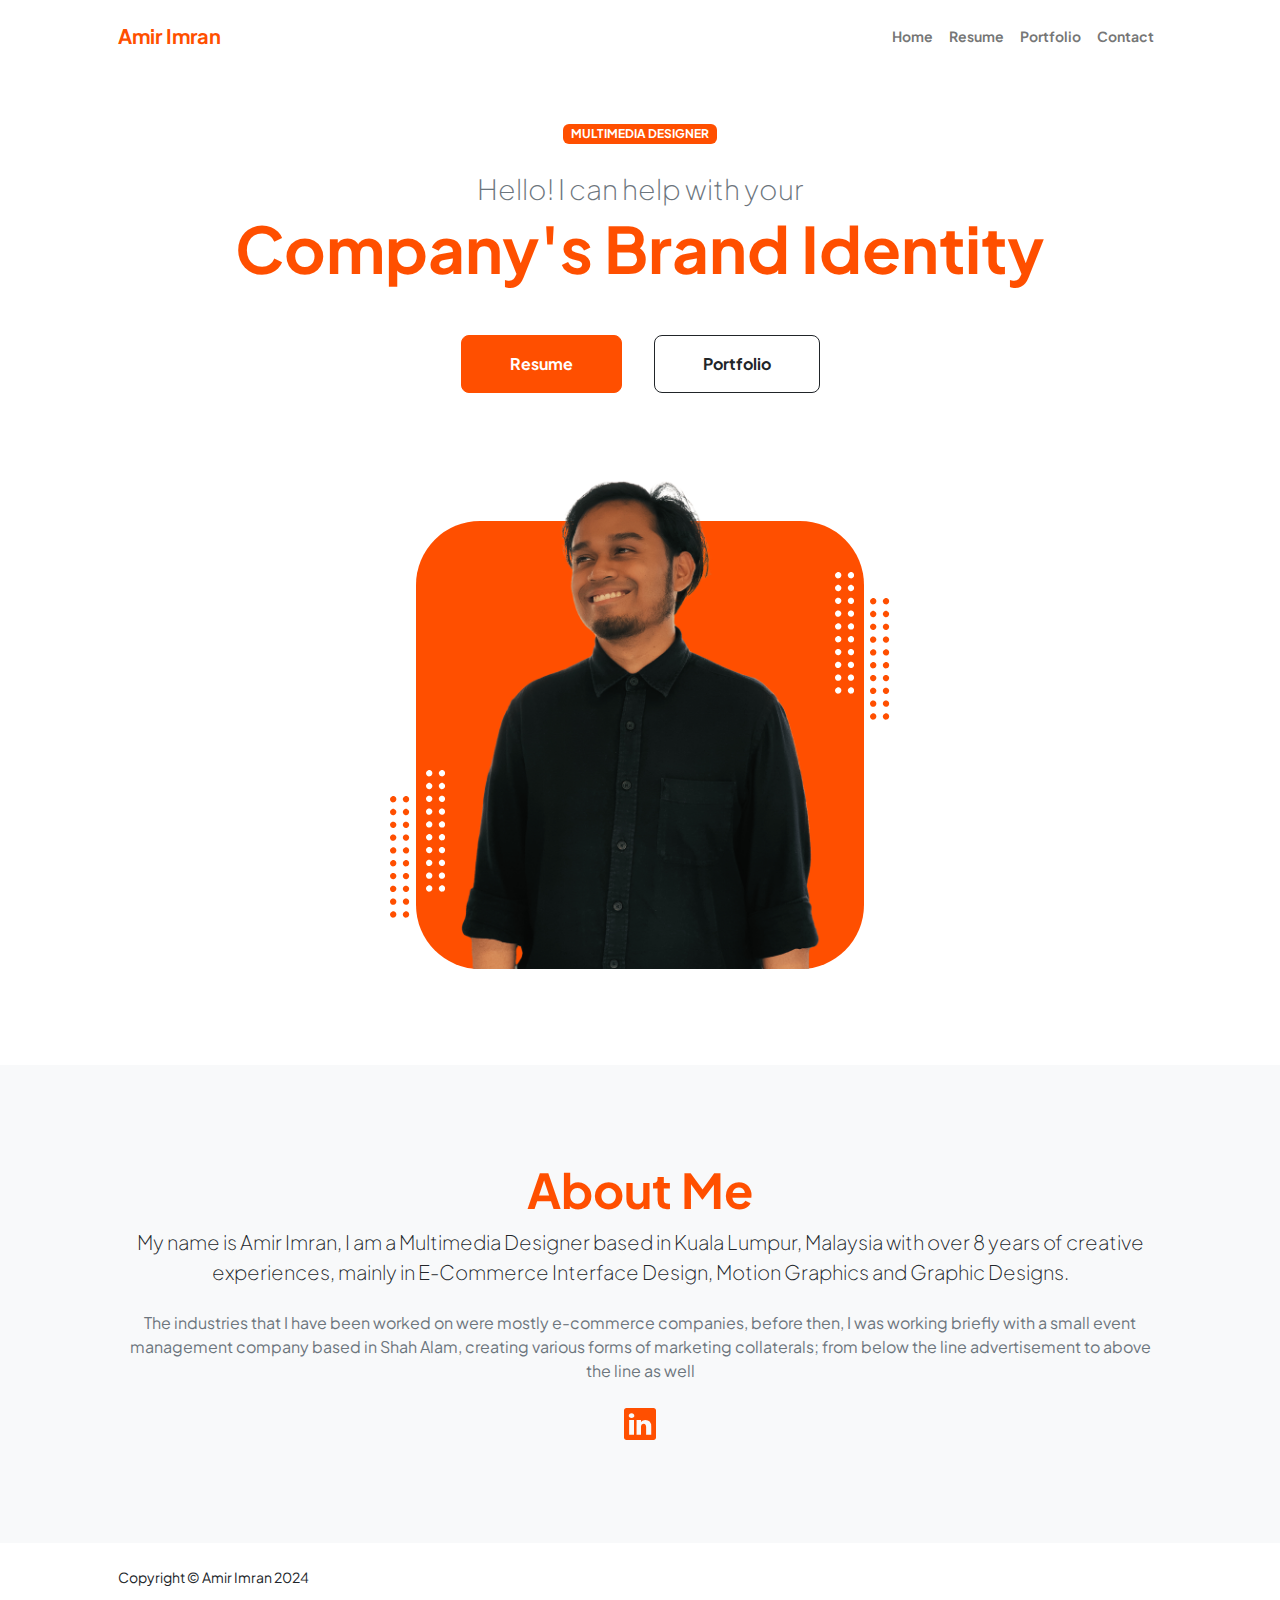
==== commit 90913774: "Update index.html" ====
--- a/index.html
+++ b/index.html
@@ -185,9 +185,7 @@
                                 <p class="lead fw-light mb-4">My name is Amir Imran, I am a Multimedia Designer based in Kuala Lumpur, Malaysia with over 8 years of creative experiences, mainly in E-Commerce Interface Design, Motion Graphics and Graphic Designs.</p>
                                 <p class="text-muted">The industries that I have been worked on were mostly e-commerce companies, before then, I was working briefly with a small event management company based in Shah Alam, creating various forms of marketing collaterals; from below the line advertisement to above the line as well </p>
                                 <div class="d-flex justify-content-center fs-2 gap-4">
-                                    <a class="text-gradient" href="#!"><i class="bi bi-twitter"></i></a>
-                                    <a class="text-gradient" href="#!"><i class="bi bi-linkedin"></i></a>
-                                    <a class="text-gradient" href="#!"><i class="bi bi-github"></i></a>
+                                    <a class="text-gradient" href="https://www.linkedin.com/in/aimran300/"><i class="bi bi-linkedin"></i></a>
                                 </div>
                             </div>
                         </div>
